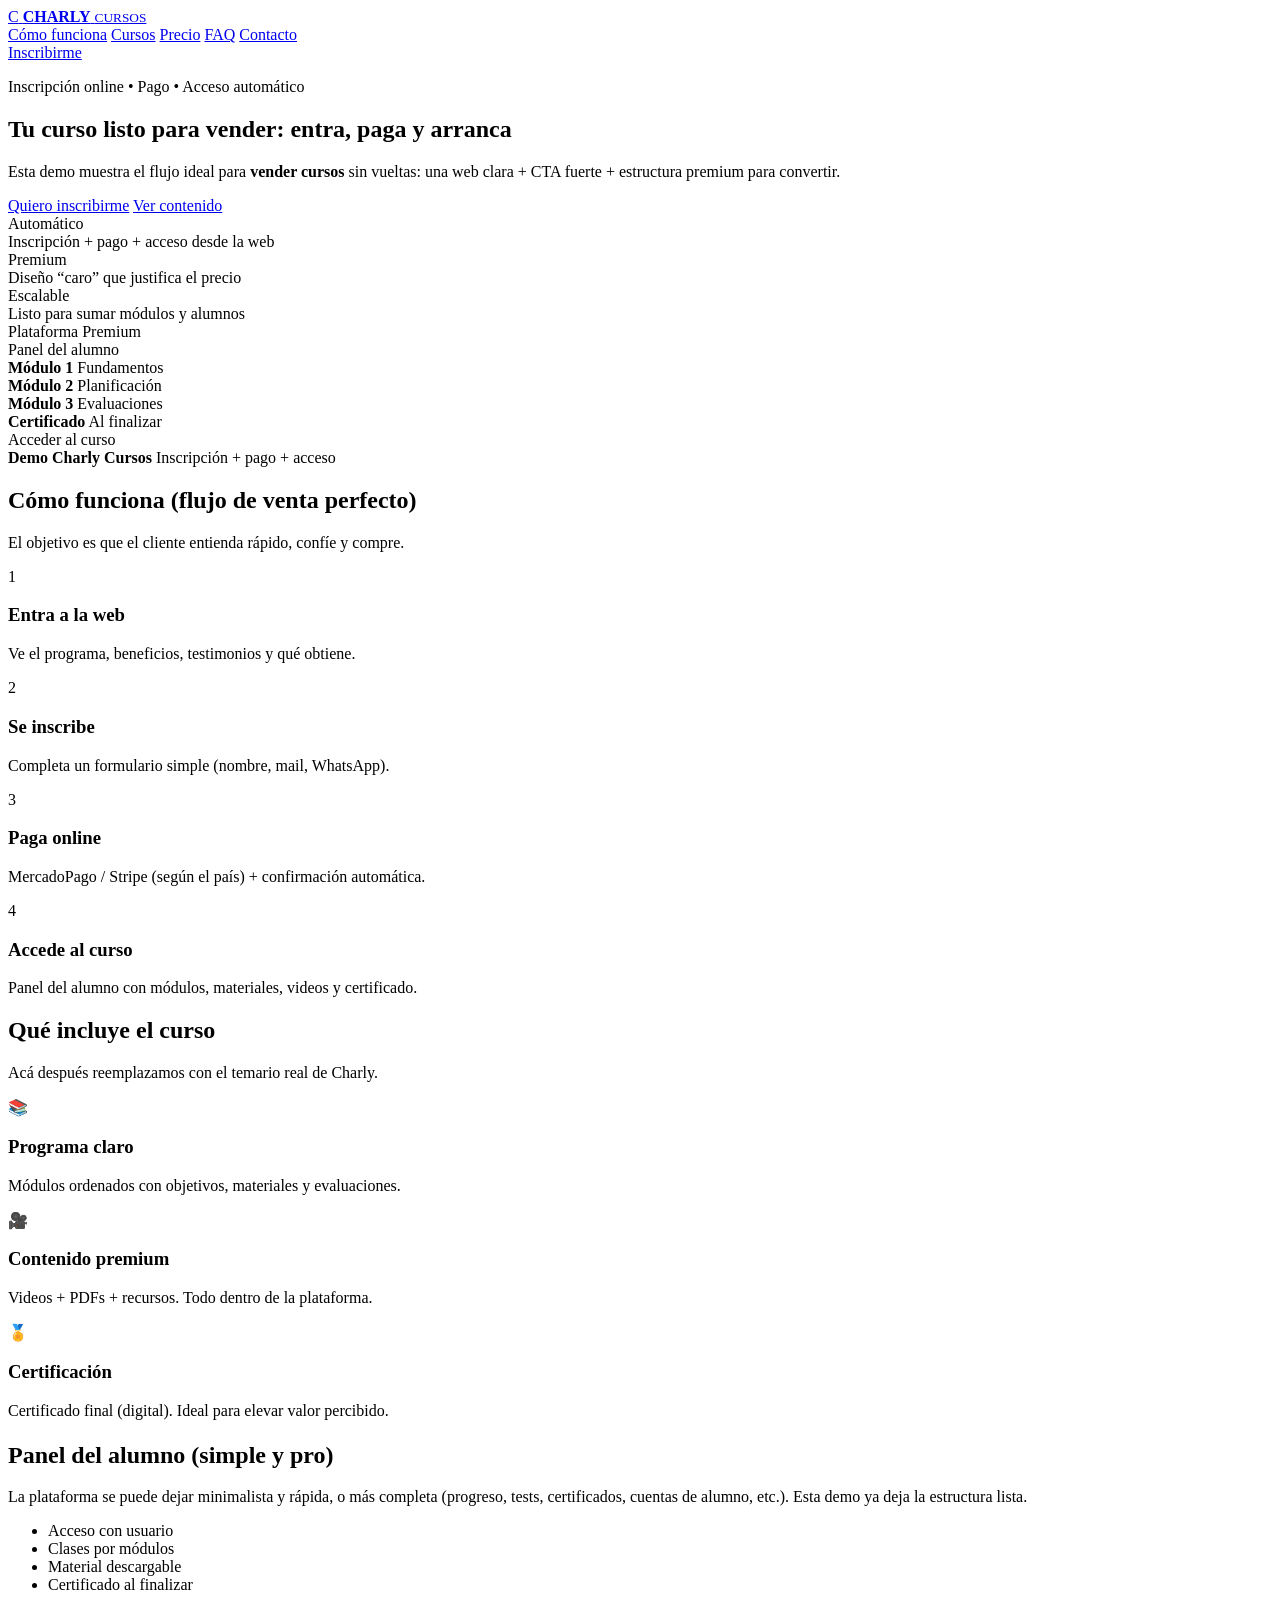
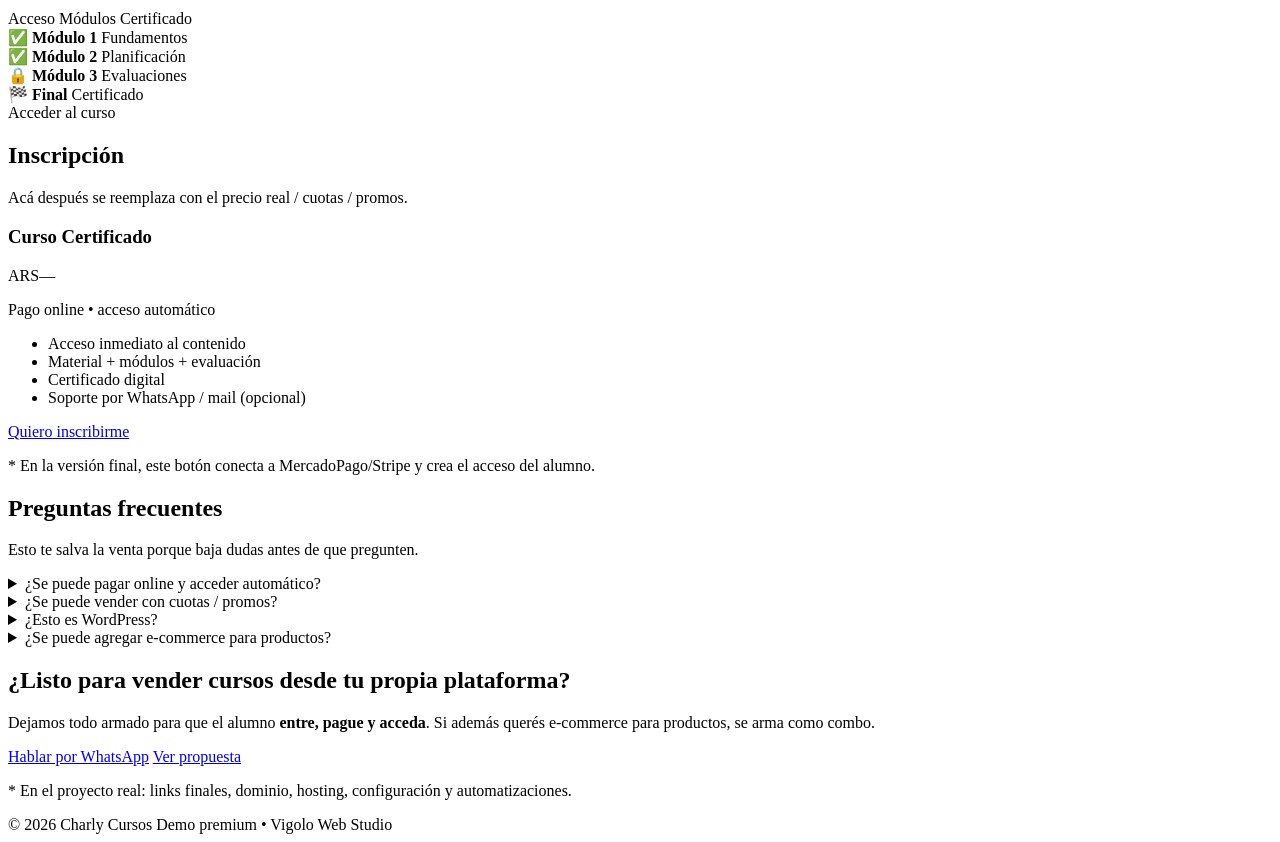
==== index.html @ ede9b08a "Create index.html for Charly Cursos Add initial HTML structure for Charly Cursos website." ====
<!doctype html>
<html lang="es">
<head>
  <meta charset="utf-8" />
  <meta name="viewport" content="width=device-width, initial-scale=1" />
  <meta name="description" content="Charly Cursos: inscripción y pago online, acceso al curso desde la web. Plataforma simple, premium y lista para escalar." />
  <title>Charly Cursos | Inscripción + Pago + Acceso</title>
  <link rel="stylesheet" href="style.css" />
</head>

<body>
  <!-- Topbar -->
  <header class="topbar" id="inicio">
    <div class="container topbar__inner">
      <a class="brand" href="#inicio" aria-label="Charly Cursos">
        <span class="brand__mark">C</span>
        <span class="brand__text">
          <strong>CHARLY</strong>
          <small>CURSOS</small>
        </span>
      </a>

      <nav class="nav" aria-label="Navegación">
        <a href="#como-funciona">Cómo funciona</a>
        <a href="#cursos">Cursos</a>
        <a href="#precio">Precio</a>
        <a href="#faq">FAQ</a>
        <a class="btn btn--ghost" href="#contacto">Contacto</a>
      </nav>

      <a class="btn btn--primary topbar__cta" href="#precio">Inscribirme</a>
    </div>
  </header>

  <!-- Hero -->
  <main>
    <section class="hero">
      <div class="container hero__grid">
        <div class="hero__content">
          <p class="pill">Inscripción online • Pago • Acceso automático</p>

          <h1>
            Tu curso listo para vender:
            <span class="accent">entra, paga y arranca</span>
          </h1>

          <p class="hero__subtitle">
            Esta demo muestra el flujo ideal para <strong>vender cursos</strong> sin vueltas:
            una web clara + CTA fuerte + estructura premium para convertir.
          </p>

          <div class="hero__actions">
            <a class="btn btn--primary" href="#precio">Quiero inscribirme</a>
            <a class="btn btn--secondary" href="#cursos">Ver contenido</a>
          </div>

          <div class="hero__trust">
            <div class="trust-item">
              <div class="trust-item__title">Automático</div>
              <div class="trust-item__desc">Inscripción + pago + acceso desde la web</div>
            </div>
            <div class="trust-item">
              <div class="trust-item__title">Premium</div>
              <div class="trust-item__desc">Diseño “caro” que justifica el precio</div>
            </div>
            <div class="trust-item">
              <div class="trust-item__title">Escalable</div>
              <div class="trust-item__desc">Listo para sumar módulos y alumnos</div>
            </div>
          </div>
        </div>

        <div class="hero__media">
          <div class="media-card">
            <div class="media-card__mock">
              <div class="mock__top">
                <span class="dot"></span><span class="dot"></span><span class="dot"></span>
              </div>

              <div class="mock__body">
                <div class="mock__badge">Plataforma Premium</div>
                <div class="mock__title">Panel del alumno</div>
                <div class="mock__line"></div>
                <div class="mock__line small"></div>

                <div class="mock__grid">
                  <div class="mock__tile">
                    <strong>Módulo 1</strong>
                    <span>Fundamentos</span>
                  </div>
                  <div class="mock__tile">
                    <strong>Módulo 2</strong>
                    <span>Planificación</span>
                  </div>
                  <div class="mock__tile">
                    <strong>Módulo 3</strong>
                    <span>Evaluaciones</span>
                  </div>
                  <div class="mock__tile">
                    <strong>Certificado</strong>
                    <span>Al finalizar</span>
                  </div>
                </div>

                <div class="mock__cta">Acceder al curso</div>
              </div>
            </div>

            <div class="media-card__badge">
              <strong>Demo Charly Cursos</strong>
              <span>Inscripción + pago + acceso</span>
            </div>
          </div>
        </div>
      </div>
    </section>

    <!-- Cómo funciona -->
    <section id="como-funciona" class="section section--alt">
      <div class="container">
        <div class="section__head">
          <h2>Cómo funciona (flujo de venta perfecto)</h2>
          <p>El objetivo es que el cliente entienda rápido, confíe y compre.</p>
        </div>

        <div class="steps">
          <div class="step">
            <div class="step__n">1</div>
            <h3>Entra a la web</h3>
            <p>Ve el programa, beneficios, testimonios y qué obtiene.</p>
          </div>
          <div class="step">
            <div class="step__n">2</div>
            <h3>Se inscribe</h3>
            <p>Completa un formulario simple (nombre, mail, WhatsApp).</p>
          </div>
          <div class="step">
            <div class="step__n">3</div>
            <h3>Paga online</h3>
            <p>MercadoPago / Stripe (según el país) + confirmación automática.</p>
          </div>
          <div class="step">
            <div class="step__n">4</div>
            <h3>Accede al curso</h3>
            <p>Panel del alumno con módulos, materiales, videos y certificado.</p>
          </div>
        </div>
      </div>
    </section>

    <!-- Cursos -->
    <section id="cursos" class="section">
      <div class="container">
        <div class="section__head">
          <h2>Qué incluye el curso</h2>
          <p>Acá después reemplazamos con el temario real de Charly.</p>
        </div>

        <div class="cards3">
          <article class="card">
            <div class="card__icon">📚</div>
            <h3>Programa claro</h3>
            <p>Módulos ordenados con objetivos, materiales y evaluaciones.</p>
          </article>

          <article class="card">
            <div class="card__icon">🎥</div>
            <h3>Contenido premium</h3>
            <p>Videos + PDFs + recursos. Todo dentro de la plataforma.</p>
          </article>

          <article class="card">
            <div class="card__icon">🏅</div>
            <h3>Certificación</h3>
            <p>Certificado final (digital). Ideal para elevar valor percibido.</p>
          </article>
        </div>

        <div class="split split--reverse" style="margin-top: 22px;">
          <div class="split__text">
            <h2>Panel del alumno (simple y pro)</h2>
            <p>
              La plataforma se puede dejar minimalista y rápida, o más completa (progreso, tests, certificados,
              cuentas de alumno, etc.). Esta demo ya deja la estructura lista.
            </p>

            <ul class="checklist">
              <li>Acceso con usuario</li>
              <li>Clases por módulos</li>
              <li>Material descargable</li>
              <li>Certificado al finalizar</li>
            </ul>
          </div>

          <div class="split__media">
            <div class="rounded panel-card">
              <div class="panel-card__top">
                <span class="panel-pill">Acceso</span>
                <span class="panel-pill">Módulos</span>
                <span class="panel-pill">Certificado</span>
              </div>
              <div class="panel-card__rows">
                <div class="panel-row">
                  <strong>✅ Módulo 1</strong>
                  <span>Fundamentos</span>
                </div>
                <div class="panel-row">
                  <strong>✅ Módulo 2</strong>
                  <span>Planificación</span>
                </div>
                <div class="panel-row">
                  <strong>🔒 Módulo 3</strong>
                  <span>Evaluaciones</span>
                </div>
                <div class="panel-row">
                  <strong>🏁 Final</strong>
                  <span>Certificado</span>
                </div>
              </div>
              <div class="panel-card__cta">Acceder al curso</div>
            </div>
          </div>
        </div>
      </div>
    </section>

    <!-- Precio -->
    <section id="precio" class="section section--alt">
      <div class="container">
        <div class="section__head">
          <h2>Inscripción</h2>
          <p>Acá después se reemplaza con el precio real / cuotas / promos.</p>
        </div>

        <div class="pricing pricing--center">
          <article class="price-card price-card--featured">
            <div class="price-card__top">
              <h3>Curso Certificado</h3>
              <div class="price"><span>ARS</span>—</div>
              <p class="muted">Pago online • acceso automático</p>
            </div>

            <ul class="bullets">
              <li>Acceso inmediato al contenido</li>
              <li>Material + módulos + evaluación</li>
              <li>Certificado digital</li>
              <li>Soporte por WhatsApp / mail (opcional)</li>
            </ul>

            <a class="btn btn--primary btn--full" href="#contacto">Quiero inscribirme</a>

            <p class="mini muted">
              * En la versión final, este botón conecta a MercadoPago/Stripe y crea el acceso del alumno.
            </p>
          </article>
        </div>
      </div>
    </section>

    <!-- FAQ -->
    <section id="faq" class="section">
      <div class="container">
        <div class="section__head">
          <h2>Preguntas frecuentes</h2>
          <p>Esto te salva la venta porque baja dudas antes de que pregunten.</p>
        </div>

        <div class="faq">
          <details>
            <summary>¿Se puede pagar online y acceder automático?</summary>
            <p>Sí. En la versión final se integra MercadoPago/Stripe y se habilita el acceso del alumno automáticamente.</p>
          </details>

          <details>
            <summary>¿Se puede vender con cuotas / promos?</summary>
            <p>Sí. Se puede mostrar precio, cuotas, promo por tiempo, y automatizar el checkout.</p>
          </details>

          <details>
            <summary>¿Esto es WordPress?</summary>
            <p>No necesariamente. Puede ser web a medida o WordPress según lo que convenga (velocidad, escalabilidad y gestión).</p>
          </details>

          <details>
            <summary>¿Se puede agregar e-commerce para productos?</summary>
            <p>Sí. Se puede hacer una segunda web o integrar tienda en la misma plataforma, según lo que convenga.</p>
          </details>
        </div>
      </div>
    </section>

    <!-- Contacto -->
    <section id="contacto" class="section contact">
      <div class="container contact__grid">
        <div class="contact__card">
          <h2>¿Listo para vender cursos desde tu propia plataforma?</h2>
          <p>
            Dejamos todo armado para que el alumno <strong>entre, pague y acceda</strong>.
            Si además querés e-commerce para productos, se arma como combo.
          </p>

          <div class="contact__actions">
            <a class="btn btn--primary" href="#">Hablar por WhatsApp</a>
            <a class="btn btn--secondary" href="#">Ver propuesta</a>
          </div>

          <p class="mini muted">
            * En el proyecto real: links finales, dominio, hosting, configuración y automatizaciones.
          </p>
        </div>
      </div>
    </section>

    <footer class="footer">
      <div class="container footer__inner">
        <span>© <span id="year"></span> Charly Cursos</span>
        <span class="muted">Demo premium • Vigolo Web Studio</span>
      </div>
    </footer>
  </main>

  <script>
    document.getElementById("year").textContent = new Date().getFullYear();
  </script>
</body>
</html>
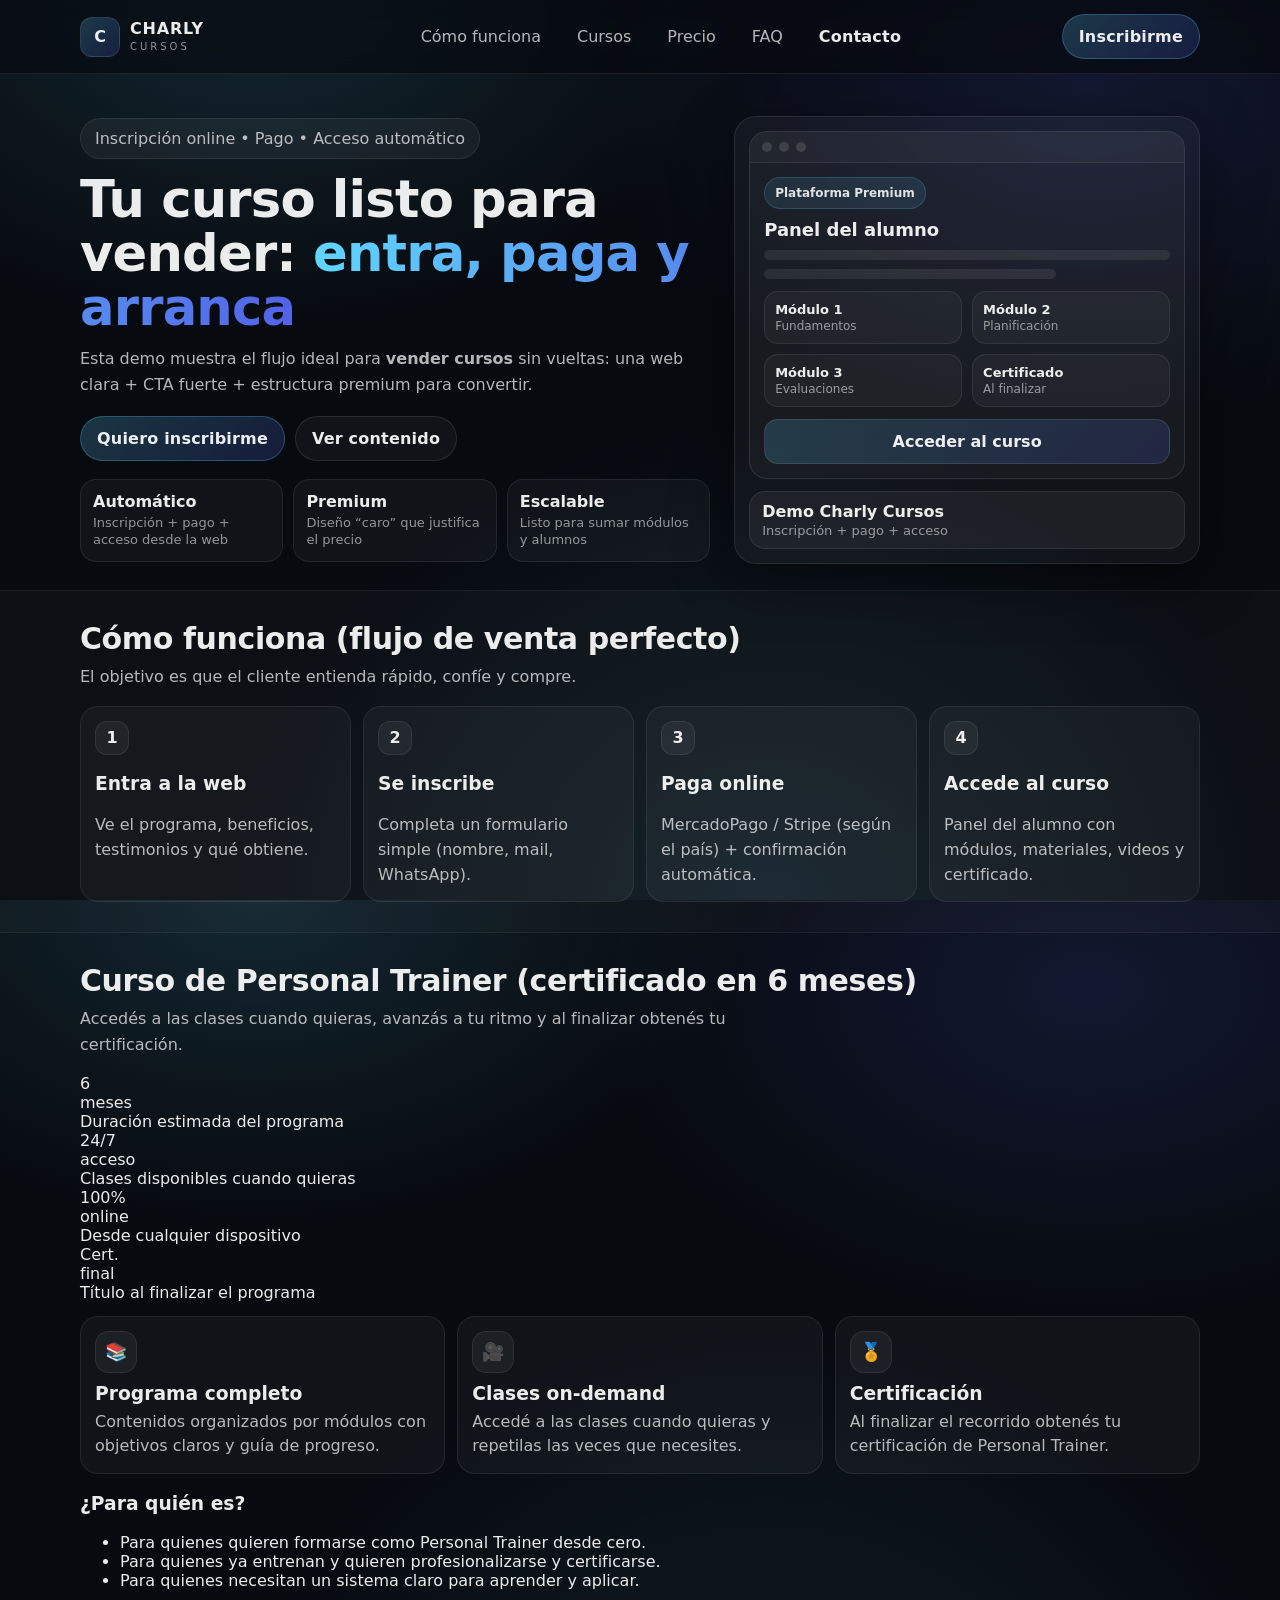
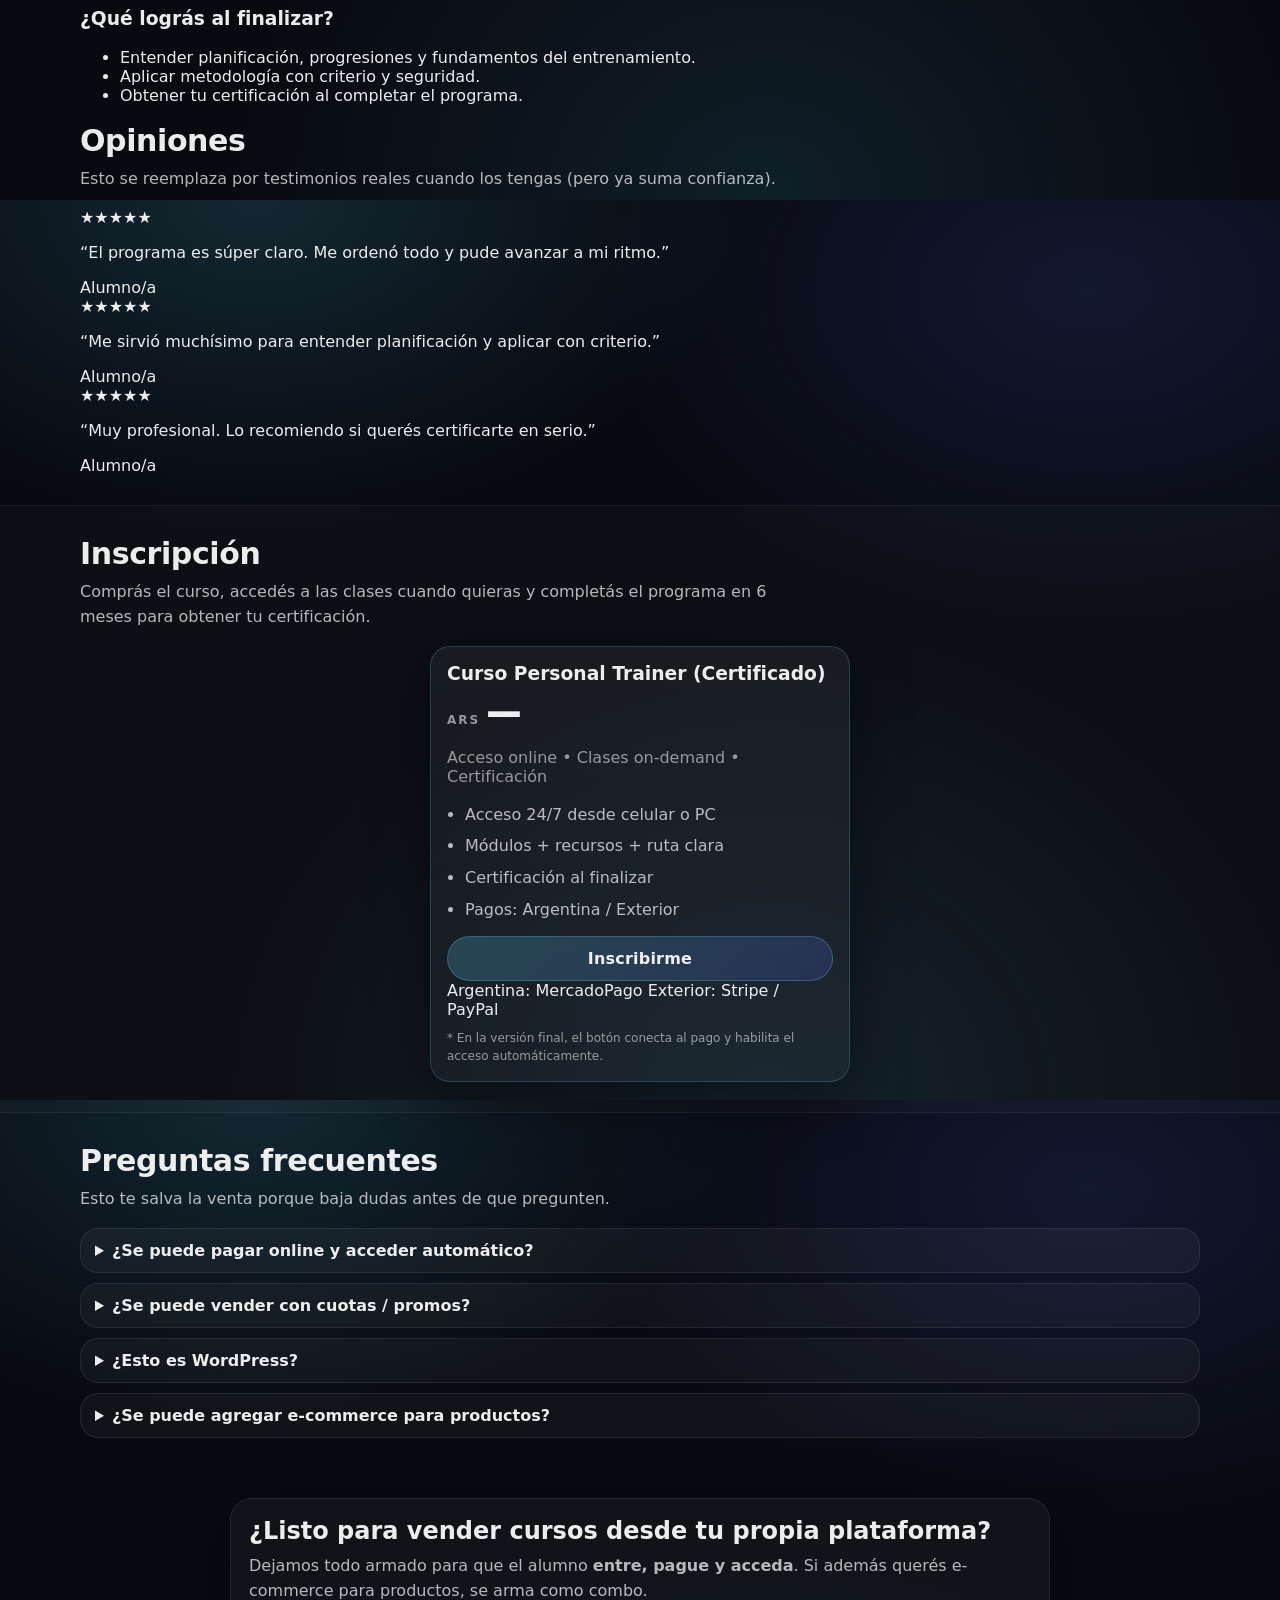
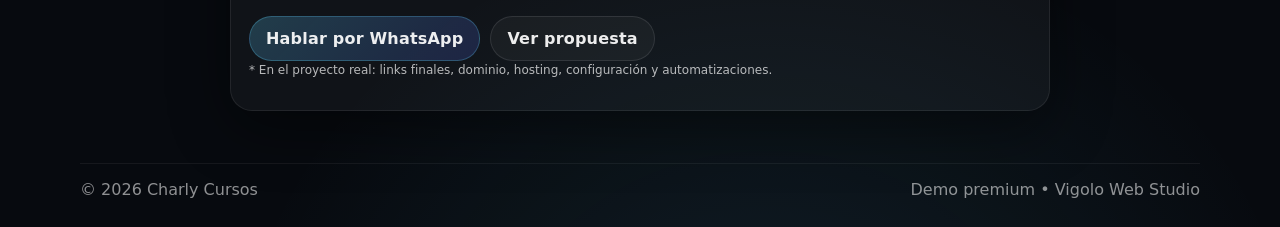
==== commit 1f0bc539: "Revise course section and update pricing details" ====
--- a/index.html
+++ b/index.html
@@ -148,114 +148,144 @@
       </div>
     </section>
 
-    <!-- Cursos -->
-    <section id="cursos" class="section">
-      <div class="container">
-        <div class="section__head">
-          <h2>Qué incluye el curso</h2>
-          <p>Acá después reemplazamos con el temario real de Charly.</p>
-        </div>
-
-        <div class="cards3">
-          <article class="card">
-            <div class="card__icon">📚</div>
-            <h3>Programa claro</h3>
-            <p>Módulos ordenados con objetivos, materiales y evaluaciones.</p>
-          </article>
-
-          <article class="card">
-            <div class="card__icon">🎥</div>
-            <h3>Contenido premium</h3>
-            <p>Videos + PDFs + recursos. Todo dentro de la plataforma.</p>
-          </article>
-
-          <article class="card">
-            <div class="card__icon">🏅</div>
-            <h3>Certificación</h3>
-            <p>Certificado final (digital). Ideal para elevar valor percibido.</p>
-          </article>
-        </div>
-
-        <div class="split split--reverse" style="margin-top: 22px;">
-          <div class="split__text">
-            <h2>Panel del alumno (simple y pro)</h2>
-            <p>
-              La plataforma se puede dejar minimalista y rápida, o más completa (progreso, tests, certificados,
-              cuentas de alumno, etc.). Esta demo ya deja la estructura lista.
-            </p>
-
-            <ul class="checklist">
-              <li>Acceso con usuario</li>
-              <li>Clases por módulos</li>
-              <li>Material descargable</li>
-              <li>Certificado al finalizar</li>
-            </ul>
-          </div>
-
-          <div class="split__media">
-            <div class="rounded panel-card">
-              <div class="panel-card__top">
-                <span class="panel-pill">Acceso</span>
-                <span class="panel-pill">Módulos</span>
-                <span class="panel-pill">Certificado</span>
-              </div>
-              <div class="panel-card__rows">
-                <div class="panel-row">
-                  <strong>✅ Módulo 1</strong>
-                  <span>Fundamentos</span>
-                </div>
-                <div class="panel-row">
-                  <strong>✅ Módulo 2</strong>
-                  <span>Planificación</span>
-                </div>
-                <div class="panel-row">
-                  <strong>🔒 Módulo 3</strong>
-                  <span>Evaluaciones</span>
-                </div>
-                <div class="panel-row">
-                  <strong>🏁 Final</strong>
-                  <span>Certificado</span>
-                </div>
-              </div>
-              <div class="panel-card__cta">Acceder al curso</div>
-            </div>
-          </div>
-        </div>
-      </div>
-    </section>
-
-    <!-- Precio -->
-    <section id="precio" class="section section--alt">
-      <div class="container">
-        <div class="section__head">
-          <h2>Inscripción</h2>
-          <p>Acá después se reemplaza con el precio real / cuotas / promos.</p>
-        </div>
-
-        <div class="pricing pricing--center">
-          <article class="price-card price-card--featured">
-            <div class="price-card__top">
-              <h3>Curso Certificado</h3>
-              <div class="price"><span>ARS</span>—</div>
-              <p class="muted">Pago online • acceso automático</p>
-            </div>
-
-            <ul class="bullets">
-              <li>Acceso inmediato al contenido</li>
-              <li>Material + módulos + evaluación</li>
-              <li>Certificado digital</li>
-              <li>Soporte por WhatsApp / mail (opcional)</li>
-            </ul>
-
-            <a class="btn btn--primary btn--full" href="#contacto">Quiero inscribirme</a>
-
-            <p class="mini muted">
-              * En la versión final, este botón conecta a MercadoPago/Stripe y crea el acceso del alumno.
-            </p>
-          </article>
-        </div>
-      </div>
-    </section>
+    <!-- Curso -->
+<section id="cursos" class="section">
+  <div class="container">
+    <div class="section__head">
+      <h2>Curso de Personal Trainer (certificado en 6 meses)</h2>
+      <p>Accedés a las clases cuando quieras, avanzás a tu ritmo y al finalizar obtenés tu certificación.</p>
+    </div>
+
+    <!-- KPIs / valor percibido -->
+    <div class="kpis">
+      <div class="kpi">
+        <div class="kpi__n">6</div>
+        <div class="kpi__t">meses</div>
+        <div class="kpi__d">Duración estimada del programa</div>
+      </div>
+      <div class="kpi">
+        <div class="kpi__n">24/7</div>
+        <div class="kpi__t">acceso</div>
+        <div class="kpi__d">Clases disponibles cuando quieras</div>
+      </div>
+      <div class="kpi">
+        <div class="kpi__n">100%</div>
+        <div class="kpi__t">online</div>
+        <div class="kpi__d">Desde cualquier dispositivo</div>
+      </div>
+      <div class="kpi">
+        <div class="kpi__n">Cert.</div>
+        <div class="kpi__t">final</div>
+        <div class="kpi__d">Título al finalizar el programa</div>
+      </div>
+    </div>
+
+    <!-- Qué incluye -->
+    <div class="cards3" style="margin-top:14px;">
+      <article class="card">
+        <div class="card__icon">📚</div>
+        <h3>Programa completo</h3>
+        <p>Contenidos organizados por módulos con objetivos claros y guía de progreso.</p>
+      </article>
+
+      <article class="card">
+        <div class="card__icon">🎥</div>
+        <h3>Clases on-demand</h3>
+        <p>Accedé a las clases cuando quieras y repetilas las veces que necesites.</p>
+      </article>
+
+      <article class="card">
+        <div class="card__icon">🏅</div>
+        <h3>Certificación</h3>
+        <p>Al finalizar el recorrido obtenés tu certificación de Personal Trainer.</p>
+      </article>
+    </div>
+
+    <!-- Para quién es / Qué lográs -->
+    <div class="two-col" style="margin-top:18px;">
+      <div class="box">
+        <h3>¿Para quién es?</h3>
+        <ul class="list">
+          <li>Para quienes quieren formarse como Personal Trainer desde cero.</li>
+          <li>Para quienes ya entrenan y quieren profesionalizarse y certificarse.</li>
+          <li>Para quienes necesitan un sistema claro para aprender y aplicar.</li>
+        </ul>
+      </div>
+      <div class="box">
+        <h3>¿Qué lográs al finalizar?</h3>
+        <ul class="list">
+          <li>Entender planificación, progresiones y fundamentos del entrenamiento.</li>
+          <li>Aplicar metodología con criterio y seguridad.</li>
+          <li>Obtener tu certificación al completar el programa.</li>
+        </ul>
+      </div>
+    </div>
+
+    <!-- Testimonios (placeholder) -->
+    <div class="section__head" style="margin-top:18px;">
+      <h2>Opiniones</h2>
+      <p>Esto se reemplaza por testimonios reales cuando los tengas (pero ya suma confianza).</p>
+    </div>
+
+    <div class="testimonials">
+      <div class="t-card">
+        <div class="t-stars">★★★★★</div>
+        <p>“El programa es súper claro. Me ordenó todo y pude avanzar a mi ritmo.”</p>
+        <div class="t-name">Alumno/a</div>
+      </div>
+      <div class="t-card">
+        <div class="t-stars">★★★★★</div>
+        <p>“Me sirvió muchísimo para entender planificación y aplicar con criterio.”</p>
+        <div class="t-name">Alumno/a</div>
+      </div>
+      <div class="t-card">
+        <div class="t-stars">★★★★★</div>
+        <p>“Muy profesional. Lo recomiendo si querés certificarte en serio.”</p>
+        <div class="t-name">Alumno/a</div>
+      </div>
+    </div>
+  </div>
+</section>
+
+    
+  <!-- Inscripción -->
+<section id="precio" class="section section--alt">
+  <div class="container">
+    <div class="section__head">
+      <h2>Inscripción</h2>
+      <p>Comprás el curso, accedés a las clases cuando quieras y completás el programa en 6 meses para obtener tu certificación.</p>
+    </div>
+
+    <div class="pricing pricing--center">
+      <article class="price-card price-card--featured">
+        <div class="price-card__top">
+          <h3>Curso Personal Trainer (Certificado)</h3>
+          <div class="price"><span>ARS</span>—</div>
+          <p class="muted">Acceso online • Clases on-demand • Certificación</p>
+        </div>
+
+        <ul class="bullets">
+          <li>Acceso 24/7 desde celular o PC</li>
+          <li>Módulos + recursos + ruta clara</li>
+          <li>Certificación al finalizar</li>
+          <li>Pagos: Argentina / Exterior</li>
+        </ul>
+
+        <a class="btn btn--primary btn--full" href="#contacto">Inscribirme</a>
+
+        <div class="payrow">
+          <span class="paytag">Argentina: MercadoPago</span>
+          <span class="paytag">Exterior: Stripe / PayPal</span>
+        </div>
+
+        <p class="mini muted">
+          * En la versión final, el botón conecta al pago y habilita el acceso automáticamente.
+        </p>
+      </article>
+    </div>
+  </div>
+</section>
+
 
     <!-- FAQ -->
     <section id="faq" class="section">
--- a/style.css
+++ b/style.css
@@ -0,0 +1,531 @@
+:root{
+  --bg: #070a0f;
+  --panel: rgba(255,255,255,.06);
+  --panel2: rgba(255,255,255,.08);
+  --stroke: rgba(255,255,255,.10);
+  --text: rgba(255,255,255,.92);
+  --muted: rgba(255,255,255,.70);
+  --muted2: rgba(255,255,255,.55);
+
+  --accent: #60d6ff;        /* celeste */
+  --accent2: #5a6bff;       /* azul */
+  --shadow: 0 16px 60px rgba(0,0,0,.45);
+  --radius: 18px;
+
+  --container: 1120px;
+}
+
+*{ box-sizing:border-box; }
+html,body{ height:100%; }
+body{
+  margin:0;
+  font-family: ui-sans-serif, system-ui, -apple-system, Segoe UI, Roboto, Arial;
+  color:var(--text);
+  background:
+    radial-gradient(900px 600px at 20% 0%, rgba(96,214,255,.14), transparent 55%),
+    radial-gradient(900px 600px at 85% 10%, rgba(90,107,255,.14), transparent 55%),
+    radial-gradient(900px 800px at 60% 100%, rgba(96,214,255,.10), transparent 60%),
+    var(--bg);
+}
+
+a{ color:inherit; text-decoration:none; }
+img{ max-width:100%; display:block; }
+
+.container{
+  width:min(var(--container), 92%);
+  margin:0 auto;
+}
+
+.btn{
+  display:inline-flex;
+  align-items:center;
+  justify-content:center;
+  gap:.5rem;
+  padding:12px 16px;
+  border-radius: 999px;
+  border:1px solid var(--stroke);
+  background: rgba(255,255,255,.06);
+  color: var(--text);
+  font-weight: 700;
+  letter-spacing: .2px;
+  transition: transform .12s ease, background .12s ease, border-color .12s ease;
+  user-select:none;
+  white-space:nowrap;
+}
+.btn:hover{ transform: translateY(-1px); background: rgba(255,255,255,.09); border-color: rgba(255,255,255,.16); }
+.btn:active{ transform: translateY(0px); }
+
+.btn--primary{
+  border-color: rgba(96,214,255,.25);
+  background: linear-gradient(135deg, rgba(96,214,255,.22), rgba(90,107,255,.18));
+}
+.btn--secondary{
+  background: rgba(255,255,255,.04);
+}
+.btn--ghost{
+  background: transparent;
+}
+.btn--full{ width:100%; }
+
+.topbar{
+  position: sticky;
+  top: 0;
+  z-index: 50;
+  background: rgba(7,10,15,.68);
+  backdrop-filter: blur(10px);
+  border-bottom: 1px solid rgba(255,255,255,.08);
+}
+.topbar__inner{
+  display:flex;
+  align-items:center;
+  justify-content:space-between;
+  gap: 14px;
+  padding: 14px 0;
+}
+
+.brand{
+  display:flex;
+  align-items:center;
+  gap: 10px;
+  min-width: 180px;
+}
+.brand__mark{
+  width:40px; height:40px;
+  border-radius: 12px;
+  display:grid; place-items:center;
+  font-weight: 900;
+  background: linear-gradient(135deg, rgba(96,214,255,.22), rgba(90,107,255,.18));
+  border: 1px solid rgba(255,255,255,.10);
+}
+.brand__text strong{ display:block; line-height:1; letter-spacing:.8px; }
+.brand__text small{ display:block; color: var(--muted2); letter-spacing: 3px; font-size: 10px; margin-top: 4px; }
+
+.nav{
+  display:flex;
+  align-items:center;
+  gap: 14px;
+  color: var(--muted);
+}
+.nav a{
+  padding: 10px 10px;
+  border-radius: 12px;
+  border: 1px solid transparent;
+}
+.nav a:hover{
+  background: rgba(255,255,255,.05);
+  border-color: rgba(255,255,255,.08);
+}
+.topbar__cta{ display:inline-flex; }
+
+.hero{
+  padding: 42px 0 26px;
+}
+.hero__grid{
+  display:grid;
+  grid-template-columns: 1.15fr .85fr;
+  gap: 24px;
+  align-items: center;
+}
+.pill{
+  display:inline-flex;
+  align-items:center;
+  gap: 10px;
+  padding: 10px 14px;
+  border-radius: 999px;
+  background: rgba(255,255,255,.05);
+  border: 1px solid rgba(255,255,255,.08);
+  color: var(--muted);
+  margin:0 0 14px;
+}
+h1{
+  margin:0 0 12px;
+  font-size: clamp(30px, 4vw, 52px);
+  line-height: 1.05;
+  letter-spacing: -0.8px;
+}
+.accent{
+  background: linear-gradient(90deg, var(--accent), rgba(90,107,255,.9));
+  -webkit-background-clip: text;
+  background-clip:text;
+  color: transparent;
+}
+.hero__subtitle{
+  margin:0 0 18px;
+  color: var(--muted);
+  font-size: 16px;
+  line-height: 1.6;
+  max-width: 62ch;
+}
+.hero__actions{
+  display:flex;
+  gap: 10px;
+  flex-wrap: wrap;
+  margin-bottom: 18px;
+}
+
+.hero__trust{
+  display:grid;
+  grid-template-columns: repeat(3, minmax(0,1fr));
+  gap: 10px;
+}
+.trust-item{
+  background: rgba(255,255,255,.04);
+  border: 1px solid rgba(255,255,255,.08);
+  border-radius: 16px;
+  padding: 12px 12px;
+}
+.trust-item__title{
+  font-weight: 800;
+  margin-bottom: 3px;
+}
+.trust-item__desc{
+  color: var(--muted2);
+  font-size: 13px;
+  line-height: 1.35;
+}
+
+.media-card{
+  background: rgba(255,255,255,.04);
+  border: 1px solid rgba(255,255,255,.09);
+  border-radius: 22px;
+  padding: 14px;
+  box-shadow: var(--shadow);
+}
+.media-card__badge{
+  margin-top: 12px;
+  background: rgba(255,255,255,.05);
+  border: 1px solid rgba(255,255,255,.08);
+  border-radius: 16px;
+  padding: 10px 12px;
+}
+.media-card__badge strong{ display:block; }
+.media-card__badge span{ display:block; color: var(--muted2); font-size: 13px; margin-top: 2px; }
+
+.media-card__mock{
+  border-radius: 18px;
+  overflow:hidden;
+  border: 1px solid rgba(255,255,255,.10);
+  background: rgba(255,255,255,.03);
+}
+.mock__top{
+  display:flex;
+  align-items:center;
+  gap: 7px;
+  padding: 10px 12px;
+  border-bottom: 1px solid rgba(255,255,255,.08);
+  background: rgba(255,255,255,.03);
+}
+.dot{
+  width:10px; height:10px; border-radius:999px;
+  background: rgba(255,255,255,.12);
+}
+.mock__body{
+  padding: 14px;
+}
+.mock__badge{
+  display:inline-flex;
+  padding: 8px 10px;
+  border-radius: 999px;
+  background: rgba(96,214,255,.10);
+  border: 1px solid rgba(96,214,255,.18);
+  color: rgba(255,255,255,.86);
+  font-weight: 800;
+  font-size: 12px;
+}
+.mock__title{
+  font-weight: 900;
+  font-size: 18px;
+  margin: 10px 0 10px;
+}
+.mock__line{
+  height: 10px;
+  width: 100%;
+  border-radius: 999px;
+  background: rgba(255,255,255,.08);
+  margin-bottom: 9px;
+}
+.mock__line.small{ width: 72%; }
+
+.mock__grid{
+  display:grid;
+  grid-template-columns: repeat(2, minmax(0,1fr));
+  gap: 10px;
+  margin-top: 12px;
+}
+.mock__tile{
+  border-radius: 14px;
+  background: rgba(255,255,255,.04);
+  border: 1px solid rgba(255,255,255,.08);
+  padding: 10px;
+}
+.mock__tile strong{ display:block; font-size: 13px; }
+.mock__tile span{ display:block; font-size: 12px; color: var(--muted2); margin-top: 2px; }
+.mock__cta{
+  margin-top: 12px;
+  border-radius: 14px;
+  padding: 12px 10px;
+  text-align:center;
+  font-weight: 900;
+  background: linear-gradient(135deg, rgba(96,214,255,.18), rgba(90,107,255,.16));
+  border: 1px solid rgba(255,255,255,.10);
+}
+
+.section{
+  padding: 30px 0;
+}
+.section--alt{
+  background: rgba(255,255,255,.02);
+  border-top: 1px solid rgba(255,255,255,.06);
+  border-bottom: 1px solid rgba(255,255,255,.06);
+}
+.section__head{
+  margin-bottom: 16px;
+}
+.section__head h2{
+  margin:0 0 8px;
+  font-size: clamp(22px, 2.4vw, 30px);
+  letter-spacing: -0.4px;
+}
+.section__head p{
+  margin:0;
+  color: var(--muted);
+  line-height: 1.6;
+  max-width: 72ch;
+}
+
+.cards3{
+  display:grid;
+  grid-template-columns: repeat(3, minmax(0,1fr));
+  gap: 12px;
+}
+.card{
+  background: rgba(255,255,255,.04);
+  border: 1px solid rgba(255,255,255,.08);
+  border-radius: 18px;
+  padding: 14px;
+}
+.card__icon{
+  width: 42px; height:42px;
+  border-radius: 14px;
+  display:grid; place-items:center;
+  background: rgba(255,255,255,.05);
+  border: 1px solid rgba(255,255,255,.08);
+  margin-bottom: 10px;
+  font-size: 18px;
+}
+.card h3{ margin:0 0 6px; }
+.card p{ margin:0; color: var(--muted); line-height: 1.55; }
+
+.split{
+  display:grid;
+  grid-template-columns: 1fr 1fr;
+  gap: 18px;
+  align-items:center;
+}
+.split--reverse{
+  grid-template-columns: 1fr 1fr;
+}
+.rounded{
+  border-radius: 20px;
+  border: 1px solid rgba(255,255,255,.08);
+  background: rgba(255,255,255,.03);
+  overflow:hidden;
+}
+
+.checklist{
+  list-style:none;
+  padding:0;
+  margin: 12px 0 0;
+  display:grid;
+  gap: 8px;
+  color: var(--muted);
+}
+.checklist li{
+  display:flex;
+  gap: 10px;
+  align-items:flex-start;
+}
+.checklist li::before{
+  content:"✓";
+  width: 22px; height:22px;
+  border-radius: 999px;
+  display:grid; place-items:center;
+  flex: 0 0 22px;
+  color: rgba(255,255,255,.92);
+  background: rgba(96,214,255,.10);
+  border: 1px solid rgba(96,214,255,.16);
+  margin-top: 1px;
+}
+
+.steps{
+  display:grid;
+  grid-template-columns: repeat(4, minmax(0,1fr));
+  gap: 12px;
+}
+.step{
+  background: rgba(255,255,255,.04);
+  border: 1px solid rgba(255,255,255,.08);
+  border-radius: 18px;
+  padding: 14px;
+}
+.step__n{
+  width: 34px; height:34px;
+  border-radius: 12px;
+  display:grid; place-items:center;
+  font-weight: 900;
+  margin-bottom: 10px;
+  background: rgba(255,255,255,.05);
+  border: 1px solid rgba(255,255,255,.08);
+}
+.step p{ margin: 6px 0 0; color: var(--muted); line-height: 1.55; }
+
+.pricing{
+  display:grid;
+  grid-template-columns: repeat(3, minmax(0,1fr));
+  gap: 12px;
+}
+.pricing--center{
+  grid-template-columns: minmax(0, 420px);
+  justify-content:center;
+}
+.price-card{
+  background: rgba(255,255,255,.04);
+  border: 1px solid rgba(255,255,255,.08);
+  border-radius: 20px;
+  padding: 16px;
+  box-shadow: var(--shadow);
+}
+.price-card--featured{
+  border-color: rgba(96,214,255,.20);
+  background: linear-gradient(180deg, rgba(255,255,255,.05), rgba(255,255,255,.03));
+}
+.price-card__top h3{ margin:0 0 8px; }
+.price{
+  font-size: 34px;
+  font-weight: 950;
+  letter-spacing: -0.8px;
+  margin: 6px 0 2px;
+}
+.price span{
+  font-size: 12px;
+  font-weight: 900;
+  color: var(--muted2);
+  margin-right: 6px;
+  letter-spacing: 2px;
+}
+.muted{ color: var(--muted2); }
+.mini{ font-size: 12px; line-height: 1.5; margin: 10px 0 0; }
+
+.bullets{
+  margin: 12px 0 14px;
+  padding-left: 18px;
+  color: var(--muted);
+  line-height: 1.6;
+}
+.bullets li{ margin: 6px 0; }
+
+.faq{
+  display:grid;
+  gap: 10px;
+}
+details{
+  background: rgba(255,255,255,.04);
+  border: 1px solid rgba(255,255,255,.08);
+  border-radius: 18px;
+  padding: 12px 14px;
+}
+summary{
+  cursor:pointer;
+  font-weight: 900;
+}
+details p{
+  margin: 10px 0 0;
+  color: var(--muted);
+  line-height: 1.6;
+}
+
+.contact__grid{
+  display:grid;
+  grid-template-columns: minmax(0, 820px);
+  justify-content:center;
+}
+.contact__card{
+  background: rgba(255,255,255,.04);
+  border: 1px solid rgba(255,255,255,.08);
+  border-radius: 22px;
+  padding: 18px;
+  box-shadow: var(--shadow);
+}
+.contact__card h2{ margin: 0 0 8px; }
+.contact__card p{ margin: 0 0 12px; color: var(--muted); line-height: 1.6; }
+.contact__actions{
+  display:flex;
+  gap: 10px;
+  flex-wrap: wrap;
+}
+
+.footer{
+  padding: 22px 0 28px;
+  color: var(--muted2);
+}
+.footer__inner{
+  display:flex;
+  justify-content:space-between;
+  gap: 12px;
+  border-top: 1px solid rgba(255,255,255,.06);
+  padding-top: 16px;
+}
+
+/* Panel card (section) */
+.panel-card{
+  padding: 14px;
+}
+.panel-card__top{
+  display:flex;
+  gap: 8px;
+  flex-wrap: wrap;
+  margin-bottom: 12px;
+}
+.panel-pill{
+  padding: 8px 10px;
+  border-radius: 999px;
+  background: rgba(255,255,255,.05);
+  border: 1px solid rgba(255,255,255,.08);
+  color: var(--muted);
+  font-weight: 800;
+  font-size: 12px;
+}
+.panel-card__rows{
+  display:grid;
+  gap: 10px;
+  margin-bottom: 12px;
+}
+.panel-row{
+  display:flex;
+  justify-content:space-between;
+  gap: 10px;
+  padding: 12px 12px;
+  border-radius: 16px;
+  background: rgba(255,255,255,.04);
+  border: 1px solid rgba(255,255,255,.08);
+}
+.panel-row span{ color: var(--muted2); }
+.panel-card__cta{
+  border-radius: 16px;
+  padding: 12px 10px;
+  text-align:center;
+  font-weight: 950;
+  background: linear-gradient(135deg, rgba(96,214,255,.18), rgba(90,107,255,.16));
+  border: 1px solid rgba(255,255,255,.10);
+}
+
+/* Responsive */
+@media (max-width: 980px){
+  .hero__grid{ grid-template-columns: 1fr; }
+  .hero{ padding-top: 28px; }
+  .hero__trust{ grid-template-columns: 1fr; }
+  .cards3{ grid-template-columns: 1fr; }
+  .steps{ grid-template-columns: 1fr; }
+  .split{ grid-template-columns: 1fr; }
+  .nav{ display:none; }  /* simple y prolijo en mobile */
+}
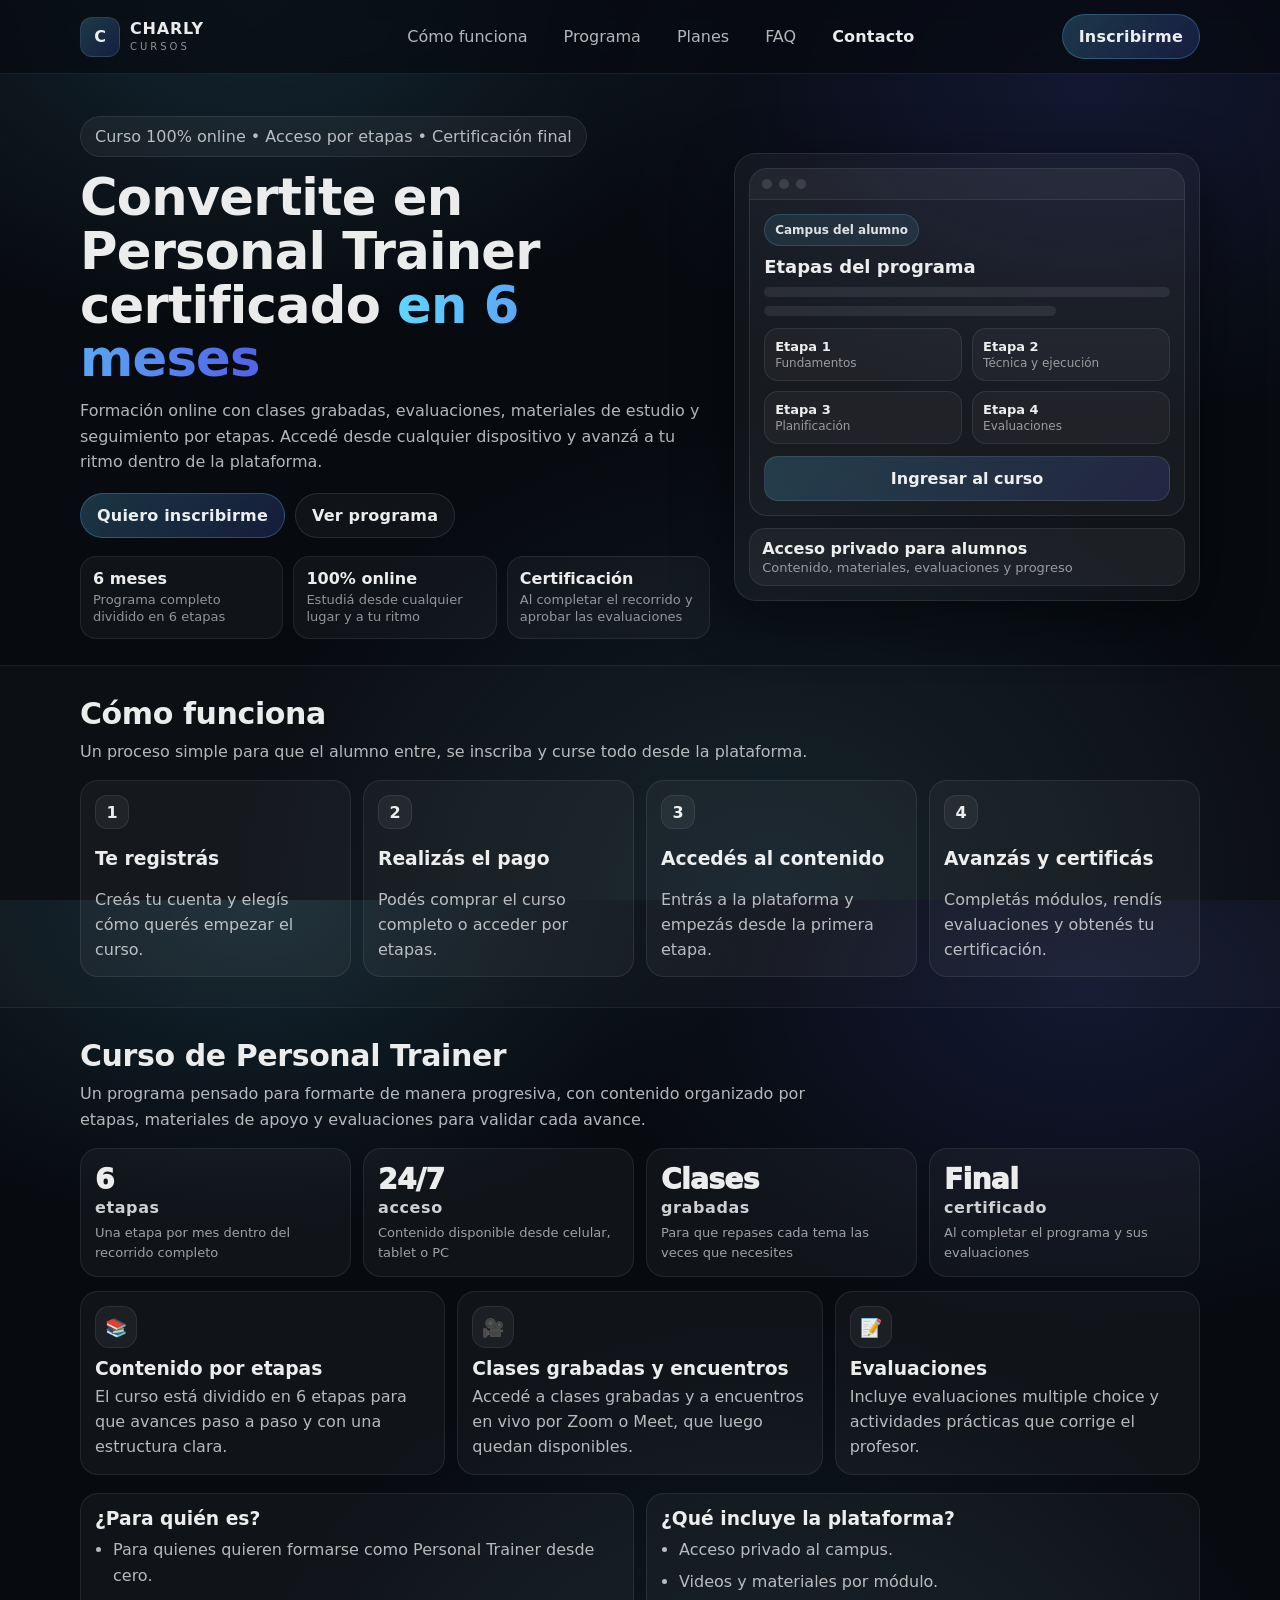
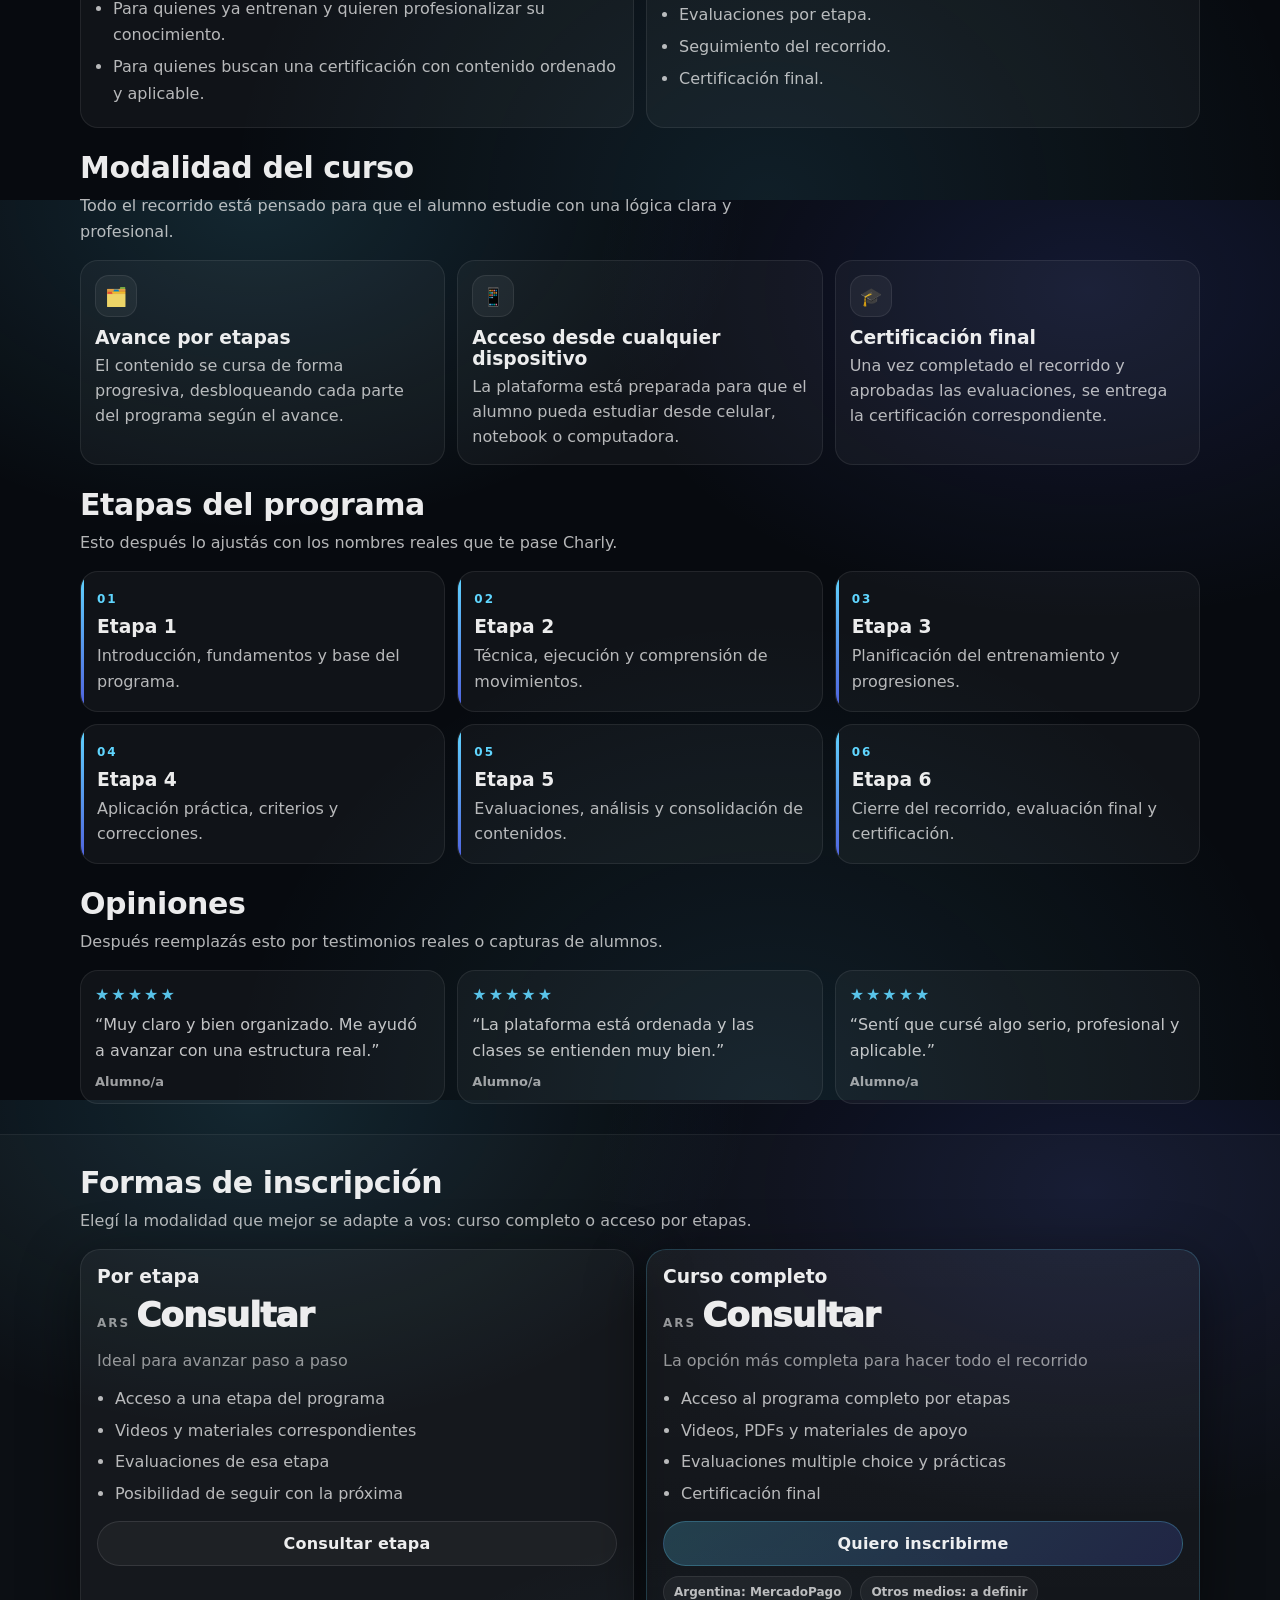
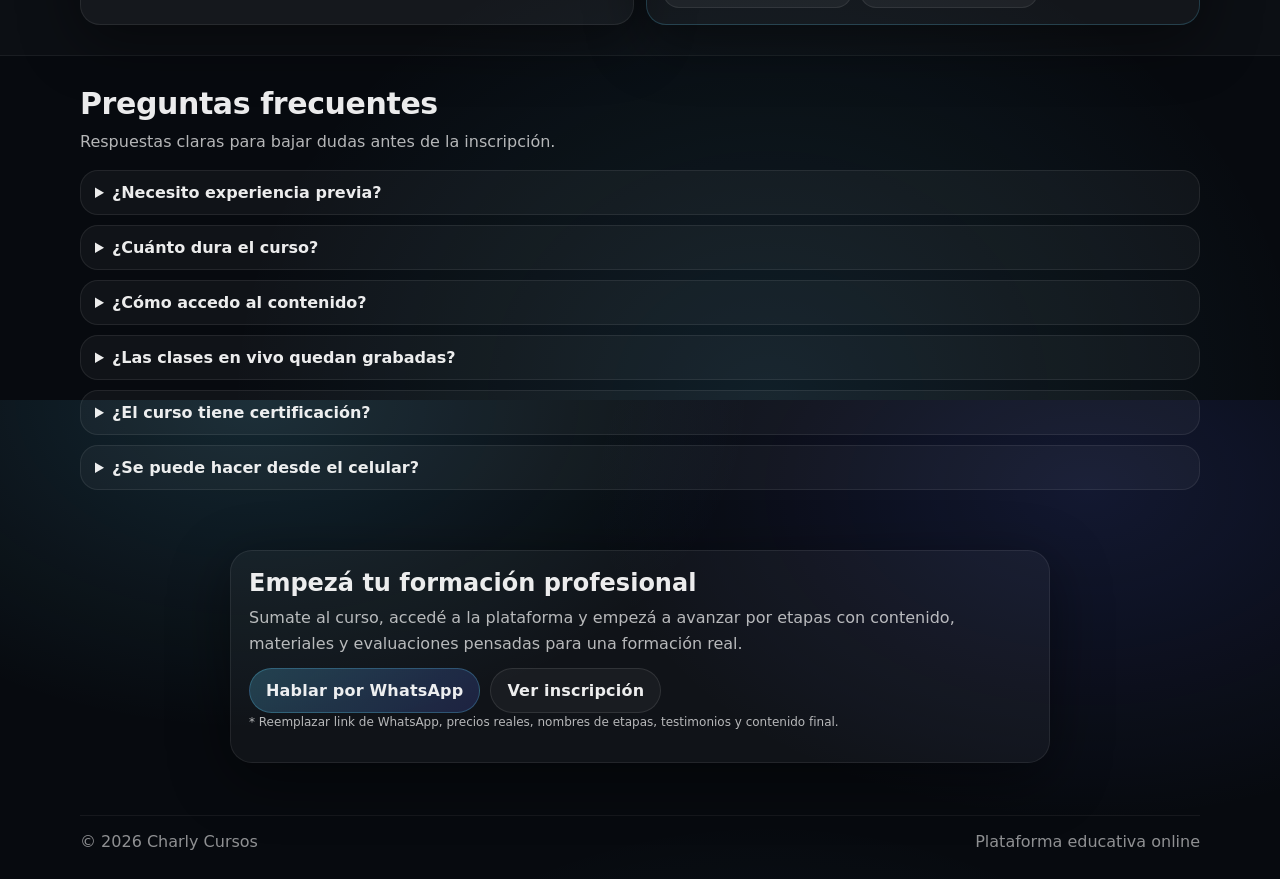
==== commit 6b112bf0: "Actualizar index.html" ====
--- a/index.html
+++ b/index.html
@@ -3,13 +3,12 @@
 <head>
   <meta charset="utf-8" />
   <meta name="viewport" content="width=device-width, initial-scale=1" />
-  <meta name="description" content="Charly Cursos: inscripción y pago online, acceso al curso desde la web. Plataforma simple, premium y lista para escalar." />
-  <title>Charly Cursos | Inscripción + Pago + Acceso</title>
+  <meta name="description" content="Curso de Personal Trainer 100% online. Accedé por etapas, cursá a tu ritmo y obtené tu certificación final." />
+  <title>Charly Cursos | Personal Trainer Online</title>
   <link rel="stylesheet" href="style.css" />
 </head>
 
 <body>
-  <!-- Topbar -->
   <header class="topbar" id="inicio">
     <div class="container topbar__inner">
       <a class="brand" href="#inicio" aria-label="Charly Cursos">
@@ -22,50 +21,49 @@
 
       <nav class="nav" aria-label="Navegación">
         <a href="#como-funciona">Cómo funciona</a>
-        <a href="#cursos">Cursos</a>
-        <a href="#precio">Precio</a>
+        <a href="#programa">Programa</a>
+        <a href="#planes">Planes</a>
         <a href="#faq">FAQ</a>
         <a class="btn btn--ghost" href="#contacto">Contacto</a>
       </nav>
 
-      <a class="btn btn--primary topbar__cta" href="#precio">Inscribirme</a>
+      <a class="btn btn--primary topbar__cta" href="#planes">Inscribirme</a>
     </div>
   </header>
 
-  <!-- Hero -->
   <main>
     <section class="hero">
       <div class="container hero__grid">
         <div class="hero__content">
-          <p class="pill">Inscripción online • Pago • Acceso automático</p>
+          <p class="pill">Curso 100% online • Acceso por etapas • Certificación final</p>
 
           <h1>
-            Tu curso listo para vender:
-            <span class="accent">entra, paga y arranca</span>
+            Convertite en Personal Trainer certificado
+            <span class="accent">en 6 meses</span>
           </h1>
 
           <p class="hero__subtitle">
-            Esta demo muestra el flujo ideal para <strong>vender cursos</strong> sin vueltas:
-            una web clara + CTA fuerte + estructura premium para convertir.
+            Formación online con clases grabadas, evaluaciones, materiales de estudio y seguimiento por etapas.
+            Accedé desde cualquier dispositivo y avanzá a tu ritmo dentro de la plataforma.
           </p>
 
           <div class="hero__actions">
-            <a class="btn btn--primary" href="#precio">Quiero inscribirme</a>
-            <a class="btn btn--secondary" href="#cursos">Ver contenido</a>
+            <a class="btn btn--primary" href="#planes">Quiero inscribirme</a>
+            <a class="btn btn--secondary" href="#programa">Ver programa</a>
           </div>
 
           <div class="hero__trust">
             <div class="trust-item">
-              <div class="trust-item__title">Automático</div>
-              <div class="trust-item__desc">Inscripción + pago + acceso desde la web</div>
+              <div class="trust-item__title">6 meses</div>
+              <div class="trust-item__desc">Programa completo dividido en 6 etapas</div>
             </div>
             <div class="trust-item">
-              <div class="trust-item__title">Premium</div>
-              <div class="trust-item__desc">Diseño “caro” que justifica el precio</div>
+              <div class="trust-item__title">100% online</div>
+              <div class="trust-item__desc">Estudiá desde cualquier lugar y a tu ritmo</div>
             </div>
             <div class="trust-item">
-              <div class="trust-item__title">Escalable</div>
-              <div class="trust-item__desc">Listo para sumar módulos y alumnos</div>
+              <div class="trust-item__title">Certificación</div>
+              <div class="trust-item__desc">Al completar el recorrido y aprobar las evaluaciones</div>
             </div>
           </div>
         </div>
@@ -78,264 +76,350 @@
               </div>
 
               <div class="mock__body">
-                <div class="mock__badge">Plataforma Premium</div>
-                <div class="mock__title">Panel del alumno</div>
+                <div class="mock__badge">Campus del alumno</div>
+                <div class="mock__title">Etapas del programa</div>
                 <div class="mock__line"></div>
                 <div class="mock__line small"></div>
 
                 <div class="mock__grid">
                   <div class="mock__tile">
-                    <strong>Módulo 1</strong>
+                    <strong>Etapa 1</strong>
                     <span>Fundamentos</span>
                   </div>
                   <div class="mock__tile">
-                    <strong>Módulo 2</strong>
+                    <strong>Etapa 2</strong>
+                    <span>Técnica y ejecución</span>
+                  </div>
+                  <div class="mock__tile">
+                    <strong>Etapa 3</strong>
                     <span>Planificación</span>
                   </div>
                   <div class="mock__tile">
-                    <strong>Módulo 3</strong>
+                    <strong>Etapa 4</strong>
                     <span>Evaluaciones</span>
                   </div>
-                  <div class="mock__tile">
-                    <strong>Certificado</strong>
-                    <span>Al finalizar</span>
-                  </div>
                 </div>
 
-                <div class="mock__cta">Acceder al curso</div>
+                <div class="mock__cta">Ingresar al curso</div>
               </div>
             </div>
 
             <div class="media-card__badge">
-              <strong>Demo Charly Cursos</strong>
-              <span>Inscripción + pago + acceso</span>
-            </div>
-          </div>
-        </div>
-      </div>
-    </section>
-
-    <!-- Cómo funciona -->
+              <strong>Acceso privado para alumnos</strong>
+              <span>Contenido, materiales, evaluaciones y progreso</span>
+            </div>
+          </div>
+        </div>
+      </div>
+    </section>
+
     <section id="como-funciona" class="section section--alt">
       <div class="container">
         <div class="section__head">
-          <h2>Cómo funciona (flujo de venta perfecto)</h2>
-          <p>El objetivo es que el cliente entienda rápido, confíe y compre.</p>
+          <h2>Cómo funciona</h2>
+          <p>Un proceso simple para que el alumno entre, se inscriba y curse todo desde la plataforma.</p>
         </div>
 
         <div class="steps">
           <div class="step">
             <div class="step__n">1</div>
-            <h3>Entra a la web</h3>
-            <p>Ve el programa, beneficios, testimonios y qué obtiene.</p>
+            <h3>Te registrás</h3>
+            <p>Creás tu cuenta y elegís cómo querés empezar el curso.</p>
           </div>
           <div class="step">
             <div class="step__n">2</div>
-            <h3>Se inscribe</h3>
-            <p>Completa un formulario simple (nombre, mail, WhatsApp).</p>
+            <h3>Realizás el pago</h3>
+            <p>Podés comprar el curso completo o acceder por etapas.</p>
           </div>
           <div class="step">
             <div class="step__n">3</div>
-            <h3>Paga online</h3>
-            <p>MercadoPago / Stripe (según el país) + confirmación automática.</p>
+            <h3>Accedés al contenido</h3>
+            <p>Entrás a la plataforma y empezás desde la primera etapa.</p>
           </div>
           <div class="step">
             <div class="step__n">4</div>
-            <h3>Accede al curso</h3>
-            <p>Panel del alumno con módulos, materiales, videos y certificado.</p>
-          </div>
-        </div>
-      </div>
-    </section>
-
-    <!-- Curso -->
-<section id="cursos" class="section">
-  <div class="container">
-    <div class="section__head">
-      <h2>Curso de Personal Trainer (certificado en 6 meses)</h2>
-      <p>Accedés a las clases cuando quieras, avanzás a tu ritmo y al finalizar obtenés tu certificación.</p>
-    </div>
-
-    <!-- KPIs / valor percibido -->
-    <div class="kpis">
-      <div class="kpi">
-        <div class="kpi__n">6</div>
-        <div class="kpi__t">meses</div>
-        <div class="kpi__d">Duración estimada del programa</div>
-      </div>
-      <div class="kpi">
-        <div class="kpi__n">24/7</div>
-        <div class="kpi__t">acceso</div>
-        <div class="kpi__d">Clases disponibles cuando quieras</div>
-      </div>
-      <div class="kpi">
-        <div class="kpi__n">100%</div>
-        <div class="kpi__t">online</div>
-        <div class="kpi__d">Desde cualquier dispositivo</div>
-      </div>
-      <div class="kpi">
-        <div class="kpi__n">Cert.</div>
-        <div class="kpi__t">final</div>
-        <div class="kpi__d">Título al finalizar el programa</div>
-      </div>
-    </div>
-
-    <!-- Qué incluye -->
-    <div class="cards3" style="margin-top:14px;">
-      <article class="card">
-        <div class="card__icon">📚</div>
-        <h3>Programa completo</h3>
-        <p>Contenidos organizados por módulos con objetivos claros y guía de progreso.</p>
-      </article>
-
-      <article class="card">
-        <div class="card__icon">🎥</div>
-        <h3>Clases on-demand</h3>
-        <p>Accedé a las clases cuando quieras y repetilas las veces que necesites.</p>
-      </article>
-
-      <article class="card">
-        <div class="card__icon">🏅</div>
-        <h3>Certificación</h3>
-        <p>Al finalizar el recorrido obtenés tu certificación de Personal Trainer.</p>
-      </article>
-    </div>
-
-    <!-- Para quién es / Qué lográs -->
-    <div class="two-col" style="margin-top:18px;">
-      <div class="box">
-        <h3>¿Para quién es?</h3>
-        <ul class="list">
-          <li>Para quienes quieren formarse como Personal Trainer desde cero.</li>
-          <li>Para quienes ya entrenan y quieren profesionalizarse y certificarse.</li>
-          <li>Para quienes necesitan un sistema claro para aprender y aplicar.</li>
-        </ul>
-      </div>
-      <div class="box">
-        <h3>¿Qué lográs al finalizar?</h3>
-        <ul class="list">
-          <li>Entender planificación, progresiones y fundamentos del entrenamiento.</li>
-          <li>Aplicar metodología con criterio y seguridad.</li>
-          <li>Obtener tu certificación al completar el programa.</li>
-        </ul>
-      </div>
-    </div>
-
-    <!-- Testimonios (placeholder) -->
-    <div class="section__head" style="margin-top:18px;">
-      <h2>Opiniones</h2>
-      <p>Esto se reemplaza por testimonios reales cuando los tengas (pero ya suma confianza).</p>
-    </div>
-
-    <div class="testimonials">
-      <div class="t-card">
-        <div class="t-stars">★★★★★</div>
-        <p>“El programa es súper claro. Me ordenó todo y pude avanzar a mi ritmo.”</p>
-        <div class="t-name">Alumno/a</div>
-      </div>
-      <div class="t-card">
-        <div class="t-stars">★★★★★</div>
-        <p>“Me sirvió muchísimo para entender planificación y aplicar con criterio.”</p>
-        <div class="t-name">Alumno/a</div>
-      </div>
-      <div class="t-card">
-        <div class="t-stars">★★★★★</div>
-        <p>“Muy profesional. Lo recomiendo si querés certificarte en serio.”</p>
-        <div class="t-name">Alumno/a</div>
-      </div>
-    </div>
-  </div>
-</section>
-
-    
-  <!-- Inscripción -->
-<section id="precio" class="section section--alt">
-  <div class="container">
-    <div class="section__head">
-      <h2>Inscripción</h2>
-      <p>Comprás el curso, accedés a las clases cuando quieras y completás el programa en 6 meses para obtener tu certificación.</p>
-    </div>
-
-    <div class="pricing pricing--center">
-      <article class="price-card price-card--featured">
-        <div class="price-card__top">
-          <h3>Curso Personal Trainer (Certificado)</h3>
-          <div class="price"><span>ARS</span>—</div>
-          <p class="muted">Acceso online • Clases on-demand • Certificación</p>
-        </div>
-
-        <ul class="bullets">
-          <li>Acceso 24/7 desde celular o PC</li>
-          <li>Módulos + recursos + ruta clara</li>
-          <li>Certificación al finalizar</li>
-          <li>Pagos: Argentina / Exterior</li>
-        </ul>
-
-        <a class="btn btn--primary btn--full" href="#contacto">Inscribirme</a>
-
-        <div class="payrow">
-          <span class="paytag">Argentina: MercadoPago</span>
-          <span class="paytag">Exterior: Stripe / PayPal</span>
-        </div>
-
-        <p class="mini muted">
-          * En la versión final, el botón conecta al pago y habilita el acceso automáticamente.
-        </p>
-      </article>
-    </div>
-  </div>
-</section>
-
-
-    <!-- FAQ -->
+            <h3>Avanzás y certificás</h3>
+            <p>Completás módulos, rendís evaluaciones y obtenés tu certificación.</p>
+          </div>
+        </div>
+      </div>
+    </section>
+
+    <section id="programa" class="section">
+      <div class="container">
+        <div class="section__head">
+          <h2>Curso de Personal Trainer</h2>
+          <p>
+            Un programa pensado para formarte de manera progresiva, con contenido organizado por etapas,
+            materiales de apoyo y evaluaciones para validar cada avance.
+          </p>
+        </div>
+
+        <div class="kpis">
+          <div class="kpi">
+            <div class="kpi__n">6</div>
+            <div class="kpi__t">etapas</div>
+            <div class="kpi__d">Una etapa por mes dentro del recorrido completo</div>
+          </div>
+          <div class="kpi">
+            <div class="kpi__n">24/7</div>
+            <div class="kpi__t">acceso</div>
+            <div class="kpi__d">Contenido disponible desde celular, tablet o PC</div>
+          </div>
+          <div class="kpi">
+            <div class="kpi__n">Clases</div>
+            <div class="kpi__t">grabadas</div>
+            <div class="kpi__d">Para que repases cada tema las veces que necesites</div>
+          </div>
+          <div class="kpi">
+            <div class="kpi__n">Final</div>
+            <div class="kpi__t">certificado</div>
+            <div class="kpi__d">Al completar el programa y sus evaluaciones</div>
+          </div>
+        </div>
+
+        <div class="cards3" style="margin-top:14px;">
+          <article class="card">
+            <div class="card__icon">📚</div>
+            <h3>Contenido por etapas</h3>
+            <p>El curso está dividido en 6 etapas para que avances paso a paso y con una estructura clara.</p>
+          </article>
+
+          <article class="card">
+            <div class="card__icon">🎥</div>
+            <h3>Clases grabadas y encuentros</h3>
+            <p>Accedé a clases grabadas y a encuentros en vivo por Zoom o Meet, que luego quedan disponibles.</p>
+          </article>
+
+          <article class="card">
+            <div class="card__icon">📝</div>
+            <h3>Evaluaciones</h3>
+            <p>Incluye evaluaciones multiple choice y actividades prácticas que corrige el profesor.</p>
+          </article>
+        </div>
+
+        <div class="two-col" style="margin-top:18px;">
+          <div class="box">
+            <h3>¿Para quién es?</h3>
+            <ul class="list">
+              <li>Para quienes quieren formarse como Personal Trainer desde cero.</li>
+              <li>Para quienes ya entrenan y quieren profesionalizar su conocimiento.</li>
+              <li>Para quienes buscan una certificación con contenido ordenado y aplicable.</li>
+            </ul>
+          </div>
+
+          <div class="box">
+            <h3>¿Qué incluye la plataforma?</h3>
+            <ul class="list">
+              <li>Acceso privado al campus.</li>
+              <li>Videos y materiales por módulo.</li>
+              <li>Evaluaciones por etapa.</li>
+              <li>Seguimiento del recorrido.</li>
+              <li>Certificación final.</li>
+            </ul>
+          </div>
+        </div>
+
+        <div class="section__head" style="margin-top:22px;">
+          <h2>Modalidad del curso</h2>
+          <p>Todo el recorrido está pensado para que el alumno estudie con una lógica clara y profesional.</p>
+        </div>
+
+        <div class="cards3">
+          <article class="card">
+            <div class="card__icon">🗂️</div>
+            <h3>Avance por etapas</h3>
+            <p>El contenido se cursa de forma progresiva, desbloqueando cada parte del programa según el avance.</p>
+          </article>
+
+          <article class="card">
+            <div class="card__icon">📱</div>
+            <h3>Acceso desde cualquier dispositivo</h3>
+            <p>La plataforma está preparada para que el alumno pueda estudiar desde celular, notebook o computadora.</p>
+          </article>
+
+          <article class="card">
+            <div class="card__icon">🎓</div>
+            <h3>Certificación final</h3>
+            <p>Una vez completado el recorrido y aprobadas las evaluaciones, se entrega la certificación correspondiente.</p>
+          </article>
+        </div>
+
+        <div class="section__head" style="margin-top:22px;">
+          <h2>Etapas del programa</h2>
+          <p>Esto después lo ajustás con los nombres reales que te pase Charly.</p>
+        </div>
+
+        <div class="stages">
+          <article class="stage-card">
+            <span class="stage-card__number">01</span>
+            <h3>Etapa 1</h3>
+            <p>Introducción, fundamentos y base del programa.</p>
+          </article>
+
+          <article class="stage-card">
+            <span class="stage-card__number">02</span>
+            <h3>Etapa 2</h3>
+            <p>Técnica, ejecución y comprensión de movimientos.</p>
+          </article>
+
+          <article class="stage-card">
+            <span class="stage-card__number">03</span>
+            <h3>Etapa 3</h3>
+            <p>Planificación del entrenamiento y progresiones.</p>
+          </article>
+
+          <article class="stage-card">
+            <span class="stage-card__number">04</span>
+            <h3>Etapa 4</h3>
+            <p>Aplicación práctica, criterios y correcciones.</p>
+          </article>
+
+          <article class="stage-card">
+            <span class="stage-card__number">05</span>
+            <h3>Etapa 5</h3>
+            <p>Evaluaciones, análisis y consolidación de contenidos.</p>
+          </article>
+
+          <article class="stage-card">
+            <span class="stage-card__number">06</span>
+            <h3>Etapa 6</h3>
+            <p>Cierre del recorrido, evaluación final y certificación.</p>
+          </article>
+        </div>
+
+        <div class="section__head" style="margin-top:22px;">
+          <h2>Opiniones</h2>
+          <p>Después reemplazás esto por testimonios reales o capturas de alumnos.</p>
+        </div>
+
+        <div class="testimonials">
+          <div class="t-card">
+            <div class="t-stars">★★★★★</div>
+            <p>“Muy claro y bien organizado. Me ayudó a avanzar con una estructura real.”</p>
+            <div class="t-name">Alumno/a</div>
+          </div>
+          <div class="t-card">
+            <div class="t-stars">★★★★★</div>
+            <p>“La plataforma está ordenada y las clases se entienden muy bien.”</p>
+            <div class="t-name">Alumno/a</div>
+          </div>
+          <div class="t-card">
+            <div class="t-stars">★★★★★</div>
+            <p>“Sentí que cursé algo serio, profesional y aplicable.”</p>
+            <div class="t-name">Alumno/a</div>
+          </div>
+        </div>
+      </div>
+    </section>
+
+    <section id="planes" class="section section--alt">
+      <div class="container">
+        <div class="section__head">
+          <h2>Formas de inscripción</h2>
+          <p>Elegí la modalidad que mejor se adapte a vos: curso completo o acceso por etapas.</p>
+        </div>
+
+        <div class="pricing pricing--plans">
+          <article class="price-card">
+            <div class="price-card__top">
+              <h3>Por etapa</h3>
+              <div class="price"><span>ARS</span>Consultar</div>
+              <p class="muted">Ideal para avanzar paso a paso</p>
+            </div>
+
+            <ul class="bullets">
+              <li>Acceso a una etapa del programa</li>
+              <li>Videos y materiales correspondientes</li>
+              <li>Evaluaciones de esa etapa</li>
+              <li>Posibilidad de seguir con la próxima</li>
+            </ul>
+
+            <a class="btn btn--secondary btn--full" href="#contacto">Consultar etapa</a>
+          </article>
+
+          <article class="price-card price-card--featured">
+            <div class="price-card__top">
+              <h3>Curso completo</h3>
+              <div class="price"><span>ARS</span>Consultar</div>
+              <p class="muted">La opción más completa para hacer todo el recorrido</p>
+            </div>
+
+            <ul class="bullets">
+              <li>Acceso al programa completo por etapas</li>
+              <li>Videos, PDFs y materiales de apoyo</li>
+              <li>Evaluaciones multiple choice y prácticas</li>
+              <li>Certificación final</li>
+            </ul>
+
+            <a class="btn btn--primary btn--full" href="#contacto">Quiero inscribirme</a>
+
+            <div class="payrow">
+              <span class="paytag">Argentina: MercadoPago</span>
+              <span class="paytag">Otros medios: a definir</span>
+            </div>
+          </article>
+        </div>
+      </div>
+    </section>
+
     <section id="faq" class="section">
       <div class="container">
         <div class="section__head">
           <h2>Preguntas frecuentes</h2>
-          <p>Esto te salva la venta porque baja dudas antes de que pregunten.</p>
+          <p>Respuestas claras para bajar dudas antes de la inscripción.</p>
         </div>
 
         <div class="faq">
           <details>
-            <summary>¿Se puede pagar online y acceder automático?</summary>
-            <p>Sí. En la versión final se integra MercadoPago/Stripe y se habilita el acceso del alumno automáticamente.</p>
-          </details>
-
-          <details>
-            <summary>¿Se puede vender con cuotas / promos?</summary>
-            <p>Sí. Se puede mostrar precio, cuotas, promo por tiempo, y automatizar el checkout.</p>
-          </details>
-
-          <details>
-            <summary>¿Esto es WordPress?</summary>
-            <p>No necesariamente. Puede ser web a medida o WordPress según lo que convenga (velocidad, escalabilidad y gestión).</p>
-          </details>
-
-          <details>
-            <summary>¿Se puede agregar e-commerce para productos?</summary>
-            <p>Sí. Se puede hacer una segunda web o integrar tienda en la misma plataforma, según lo que convenga.</p>
-          </details>
-        </div>
-      </div>
-    </section>
-
-    <!-- Contacto -->
+            <summary>¿Necesito experiencia previa?</summary>
+            <p>No necesariamente. El programa está pensado para acompañar un recorrido progresivo.</p>
+          </details>
+
+          <details>
+            <summary>¿Cuánto dura el curso?</summary>
+            <p>La duración completa es de 6 meses, organizada en 6 etapas.</p>
+          </details>
+
+          <details>
+            <summary>¿Cómo accedo al contenido?</summary>
+            <p>Una vez inscripto, ingresás a la plataforma con tu cuenta y avanzás por etapas.</p>
+          </details>
+
+          <details>
+            <summary>¿Las clases en vivo quedan grabadas?</summary>
+            <p>Sí, los encuentros en vivo pueden quedar cargados dentro de la plataforma para volver a verlos.</p>
+          </details>
+
+          <details>
+            <summary>¿El curso tiene certificación?</summary>
+            <p>Sí, al completar el recorrido y aprobar las evaluaciones correspondientes.</p>
+          </details>
+
+          <details>
+            <summary>¿Se puede hacer desde el celular?</summary>
+            <p>Sí, la plataforma es compatible con celular, tablet y computadora.</p>
+          </details>
+        </div>
+      </div>
+    </section>
+
     <section id="contacto" class="section contact">
       <div class="container contact__grid">
         <div class="contact__card">
-          <h2>¿Listo para vender cursos desde tu propia plataforma?</h2>
+          <h2>Empezá tu formación profesional</h2>
           <p>
-            Dejamos todo armado para que el alumno <strong>entre, pague y acceda</strong>.
-            Si además querés e-commerce para productos, se arma como combo.
+            Sumate al curso, accedé a la plataforma y empezá a avanzar por etapas con contenido,
+            materiales y evaluaciones pensadas para una formación real.
           </p>
 
           <div class="contact__actions">
             <a class="btn btn--primary" href="#">Hablar por WhatsApp</a>
-            <a class="btn btn--secondary" href="#">Ver propuesta</a>
+            <a class="btn btn--secondary" href="#planes">Ver inscripción</a>
           </div>
 
           <p class="mini muted">
-            * En el proyecto real: links finales, dominio, hosting, configuración y automatizaciones.
+            * Reemplazar link de WhatsApp, precios reales, nombres de etapas, testimonios y contenido final.
           </p>
         </div>
       </div>
@@ -344,7 +428,7 @@
     <footer class="footer">
       <div class="container footer__inner">
         <span>© <span id="year"></span> Charly Cursos</span>
-        <span class="muted">Demo premium • Vigolo Web Studio</span>
+        <span class="muted">Plataforma educativa online</span>
       </div>
     </footer>
   </main>
@@ -353,4 +437,4 @@
     document.getElementById("year").textContent = new Date().getFullYear();
   </script>
 </body>
-</html>
+</html>
--- a/style.css
+++ b/style.css
@@ -7,19 +7,19 @@
   --muted: rgba(255,255,255,.70);
   --muted2: rgba(255,255,255,.55);
 
-  --accent: #60d6ff;        /* celeste */
-  --accent2: #5a6bff;       /* azul */
+  --accent: #60d6ff;
+  --accent2: #5a6bff;
   --shadow: 0 16px 60px rgba(0,0,0,.45);
-  --radius: 18px;
 
   --container: 1120px;
 }
 
 *{ box-sizing:border-box; }
 html,body{ height:100%; }
+
 body{
   margin:0;
-  font-family: ui-sans-serif, system-ui, -apple-system, Segoe UI, Roboto, Arial;
+  font-family: ui-sans-serif, system-ui, -apple-system, Segoe UI, Roboto, Arial, sans-serif;
   color:var(--text);
   background:
     radial-gradient(900px 600px at 20% 0%, rgba(96,214,255,.14), transparent 55%),
@@ -42,490 +42,590 @@
   justify-content:center;
   gap:.5rem;
   padding:12px 16px;
-  border-radius: 999px;
+  border-radius:999px;
   border:1px solid var(--stroke);
-  background: rgba(255,255,255,.06);
-  color: var(--text);
-  font-weight: 700;
-  letter-spacing: .2px;
-  transition: transform .12s ease, background .12s ease, border-color .12s ease;
+  background:rgba(255,255,255,.06);
+  color:var(--text);
+  font-weight:700;
+  letter-spacing:.2px;
+  transition:transform .12s ease, background .12s ease, border-color .12s ease;
   user-select:none;
   white-space:nowrap;
 }
-.btn:hover{ transform: translateY(-1px); background: rgba(255,255,255,.09); border-color: rgba(255,255,255,.16); }
-.btn:active{ transform: translateY(0px); }
+.btn:hover{
+  transform:translateY(-1px);
+  background:rgba(255,255,255,.09);
+  border-color:rgba(255,255,255,.16);
+}
+.btn:active{ transform:translateY(0); }
 
 .btn--primary{
-  border-color: rgba(96,214,255,.25);
-  background: linear-gradient(135deg, rgba(96,214,255,.22), rgba(90,107,255,.18));
+  border-color:rgba(96,214,255,.25);
+  background:linear-gradient(135deg, rgba(96,214,255,.22), rgba(90,107,255,.18));
 }
 .btn--secondary{
-  background: rgba(255,255,255,.04);
-}
-.btn--ghost{
-  background: transparent;
-}
+  background:rgba(255,255,255,.04);
+}
+.btn--ghost{ background:transparent; }
 .btn--full{ width:100%; }
 
 .topbar{
-  position: sticky;
-  top: 0;
-  z-index: 50;
-  background: rgba(7,10,15,.68);
-  backdrop-filter: blur(10px);
-  border-bottom: 1px solid rgba(255,255,255,.08);
+  position:sticky;
+  top:0;
+  z-index:50;
+  background:rgba(7,10,15,.68);
+  backdrop-filter:blur(10px);
+  border-bottom:1px solid rgba(255,255,255,.08);
 }
 .topbar__inner{
   display:flex;
   align-items:center;
   justify-content:space-between;
-  gap: 14px;
-  padding: 14px 0;
+  gap:14px;
+  padding:14px 0;
 }
 
 .brand{
   display:flex;
   align-items:center;
-  gap: 10px;
-  min-width: 180px;
+  gap:10px;
+  min-width:180px;
 }
 .brand__mark{
-  width:40px; height:40px;
-  border-radius: 12px;
-  display:grid; place-items:center;
-  font-weight: 900;
-  background: linear-gradient(135deg, rgba(96,214,255,.22), rgba(90,107,255,.18));
-  border: 1px solid rgba(255,255,255,.10);
-}
-.brand__text strong{ display:block; line-height:1; letter-spacing:.8px; }
-.brand__text small{ display:block; color: var(--muted2); letter-spacing: 3px; font-size: 10px; margin-top: 4px; }
+  width:40px;
+  height:40px;
+  border-radius:12px;
+  display:grid;
+  place-items:center;
+  font-weight:900;
+  background:linear-gradient(135deg, rgba(96,214,255,.22), rgba(90,107,255,.18));
+  border:1px solid rgba(255,255,255,.10);
+}
+.brand__text strong{
+  display:block;
+  line-height:1;
+  letter-spacing:.8px;
+}
+.brand__text small{
+  display:block;
+  color:var(--muted2);
+  letter-spacing:3px;
+  font-size:10px;
+  margin-top:4px;
+}
 
 .nav{
   display:flex;
   align-items:center;
-  gap: 14px;
-  color: var(--muted);
+  gap:14px;
+  color:var(--muted);
 }
 .nav a{
-  padding: 10px 10px;
-  border-radius: 12px;
-  border: 1px solid transparent;
+  padding:10px 10px;
+  border-radius:12px;
+  border:1px solid transparent;
 }
 .nav a:hover{
-  background: rgba(255,255,255,.05);
-  border-color: rgba(255,255,255,.08);
-}
-.topbar__cta{ display:inline-flex; }
+  background:rgba(255,255,255,.05);
+  border-color:rgba(255,255,255,.08);
+}
 
 .hero{
-  padding: 42px 0 26px;
+  padding:42px 0 26px;
 }
 .hero__grid{
   display:grid;
-  grid-template-columns: 1.15fr .85fr;
-  gap: 24px;
-  align-items: center;
+  grid-template-columns:1.15fr .85fr;
+  gap:24px;
+  align-items:center;
 }
 .pill{
   display:inline-flex;
   align-items:center;
-  gap: 10px;
-  padding: 10px 14px;
-  border-radius: 999px;
-  background: rgba(255,255,255,.05);
-  border: 1px solid rgba(255,255,255,.08);
-  color: var(--muted);
+  gap:10px;
+  padding:10px 14px;
+  border-radius:999px;
+  background:rgba(255,255,255,.05);
+  border:1px solid rgba(255,255,255,.08);
+  color:var(--muted);
   margin:0 0 14px;
 }
 h1{
   margin:0 0 12px;
-  font-size: clamp(30px, 4vw, 52px);
-  line-height: 1.05;
-  letter-spacing: -0.8px;
+  font-size:clamp(30px, 4vw, 52px);
+  line-height:1.05;
+  letter-spacing:-0.8px;
 }
 .accent{
-  background: linear-gradient(90deg, var(--accent), rgba(90,107,255,.9));
-  -webkit-background-clip: text;
+  background:linear-gradient(90deg, var(--accent), rgba(90,107,255,.9));
+  -webkit-background-clip:text;
   background-clip:text;
-  color: transparent;
+  color:transparent;
 }
 .hero__subtitle{
   margin:0 0 18px;
-  color: var(--muted);
-  font-size: 16px;
-  line-height: 1.6;
-  max-width: 62ch;
+  color:var(--muted);
+  font-size:16px;
+  line-height:1.6;
+  max-width:62ch;
 }
 .hero__actions{
   display:flex;
-  gap: 10px;
-  flex-wrap: wrap;
-  margin-bottom: 18px;
-}
-
+  gap:10px;
+  flex-wrap:wrap;
+  margin-bottom:18px;
+}
 .hero__trust{
   display:grid;
-  grid-template-columns: repeat(3, minmax(0,1fr));
-  gap: 10px;
+  grid-template-columns:repeat(3, minmax(0,1fr));
+  gap:10px;
 }
 .trust-item{
-  background: rgba(255,255,255,.04);
-  border: 1px solid rgba(255,255,255,.08);
-  border-radius: 16px;
-  padding: 12px 12px;
+  background:rgba(255,255,255,.04);
+  border:1px solid rgba(255,255,255,.08);
+  border-radius:16px;
+  padding:12px;
 }
 .trust-item__title{
-  font-weight: 800;
-  margin-bottom: 3px;
+  font-weight:800;
+  margin-bottom:3px;
 }
 .trust-item__desc{
-  color: var(--muted2);
-  font-size: 13px;
-  line-height: 1.35;
+  color:var(--muted2);
+  font-size:13px;
+  line-height:1.35;
 }
 
 .media-card{
-  background: rgba(255,255,255,.04);
-  border: 1px solid rgba(255,255,255,.09);
-  border-radius: 22px;
-  padding: 14px;
-  box-shadow: var(--shadow);
+  background:rgba(255,255,255,.04);
+  border:1px solid rgba(255,255,255,.09);
+  border-radius:22px;
+  padding:14px;
+  box-shadow:var(--shadow);
 }
 .media-card__badge{
-  margin-top: 12px;
-  background: rgba(255,255,255,.05);
-  border: 1px solid rgba(255,255,255,.08);
-  border-radius: 16px;
-  padding: 10px 12px;
+  margin-top:12px;
+  background:rgba(255,255,255,.05);
+  border:1px solid rgba(255,255,255,.08);
+  border-radius:16px;
+  padding:10px 12px;
 }
 .media-card__badge strong{ display:block; }
-.media-card__badge span{ display:block; color: var(--muted2); font-size: 13px; margin-top: 2px; }
+.media-card__badge span{
+  display:block;
+  color:var(--muted2);
+  font-size:13px;
+  margin-top:2px;
+}
 
 .media-card__mock{
-  border-radius: 18px;
+  border-radius:18px;
   overflow:hidden;
-  border: 1px solid rgba(255,255,255,.10);
-  background: rgba(255,255,255,.03);
+  border:1px solid rgba(255,255,255,.10);
+  background:rgba(255,255,255,.03);
 }
 .mock__top{
   display:flex;
   align-items:center;
-  gap: 7px;
-  padding: 10px 12px;
-  border-bottom: 1px solid rgba(255,255,255,.08);
-  background: rgba(255,255,255,.03);
+  gap:7px;
+  padding:10px 12px;
+  border-bottom:1px solid rgba(255,255,255,.08);
+  background:rgba(255,255,255,.03);
 }
 .dot{
-  width:10px; height:10px; border-radius:999px;
-  background: rgba(255,255,255,.12);
-}
-.mock__body{
-  padding: 14px;
-}
+  width:10px;
+  height:10px;
+  border-radius:999px;
+  background:rgba(255,255,255,.12);
+}
+.mock__body{ padding:14px; }
 .mock__badge{
   display:inline-flex;
-  padding: 8px 10px;
-  border-radius: 999px;
-  background: rgba(96,214,255,.10);
-  border: 1px solid rgba(96,214,255,.18);
-  color: rgba(255,255,255,.86);
-  font-weight: 800;
-  font-size: 12px;
+  padding:8px 10px;
+  border-radius:999px;
+  background:rgba(96,214,255,.10);
+  border:1px solid rgba(96,214,255,.18);
+  color:rgba(255,255,255,.86);
+  font-weight:800;
+  font-size:12px;
 }
 .mock__title{
-  font-weight: 900;
-  font-size: 18px;
-  margin: 10px 0 10px;
+  font-weight:900;
+  font-size:18px;
+  margin:10px 0;
 }
 .mock__line{
-  height: 10px;
-  width: 100%;
-  border-radius: 999px;
-  background: rgba(255,255,255,.08);
-  margin-bottom: 9px;
-}
-.mock__line.small{ width: 72%; }
-
+  height:10px;
+  width:100%;
+  border-radius:999px;
+  background:rgba(255,255,255,.08);
+  margin-bottom:9px;
+}
+.mock__line.small{ width:72%; }
 .mock__grid{
   display:grid;
-  grid-template-columns: repeat(2, minmax(0,1fr));
-  gap: 10px;
-  margin-top: 12px;
+  grid-template-columns:repeat(2, minmax(0,1fr));
+  gap:10px;
+  margin-top:12px;
 }
 .mock__tile{
-  border-radius: 14px;
-  background: rgba(255,255,255,.04);
-  border: 1px solid rgba(255,255,255,.08);
-  padding: 10px;
-}
-.mock__tile strong{ display:block; font-size: 13px; }
-.mock__tile span{ display:block; font-size: 12px; color: var(--muted2); margin-top: 2px; }
+  border-radius:14px;
+  background:rgba(255,255,255,.04);
+  border:1px solid rgba(255,255,255,.08);
+  padding:10px;
+}
+.mock__tile strong{
+  display:block;
+  font-size:13px;
+}
+.mock__tile span{
+  display:block;
+  font-size:12px;
+  color:var(--muted2);
+  margin-top:2px;
+}
 .mock__cta{
-  margin-top: 12px;
-  border-radius: 14px;
-  padding: 12px 10px;
+  margin-top:12px;
+  border-radius:14px;
+  padding:12px 10px;
   text-align:center;
-  font-weight: 900;
-  background: linear-gradient(135deg, rgba(96,214,255,.18), rgba(90,107,255,.16));
-  border: 1px solid rgba(255,255,255,.10);
-}
-
-.section{
-  padding: 30px 0;
-}
+  font-weight:900;
+  background:linear-gradient(135deg, rgba(96,214,255,.18), rgba(90,107,255,.16));
+  border:1px solid rgba(255,255,255,.10);
+}
+
+.section{ padding:30px 0; }
 .section--alt{
-  background: rgba(255,255,255,.02);
-  border-top: 1px solid rgba(255,255,255,.06);
-  border-bottom: 1px solid rgba(255,255,255,.06);
-}
-.section__head{
-  margin-bottom: 16px;
-}
+  background:rgba(255,255,255,.02);
+  border-top:1px solid rgba(255,255,255,.06);
+  border-bottom:1px solid rgba(255,255,255,.06);
+}
+.section__head{ margin-bottom:16px; }
 .section__head h2{
   margin:0 0 8px;
-  font-size: clamp(22px, 2.4vw, 30px);
-  letter-spacing: -0.4px;
+  font-size:clamp(22px, 2.4vw, 30px);
+  letter-spacing:-0.4px;
 }
 .section__head p{
   margin:0;
-  color: var(--muted);
-  line-height: 1.6;
-  max-width: 72ch;
+  color:var(--muted);
+  line-height:1.6;
+  max-width:72ch;
 }
 
 .cards3{
   display:grid;
-  grid-template-columns: repeat(3, minmax(0,1fr));
-  gap: 12px;
+  grid-template-columns:repeat(3, minmax(0,1fr));
+  gap:12px;
 }
 .card{
-  background: rgba(255,255,255,.04);
-  border: 1px solid rgba(255,255,255,.08);
-  border-radius: 18px;
-  padding: 14px;
+  background:rgba(255,255,255,.04);
+  border:1px solid rgba(255,255,255,.08);
+  border-radius:18px;
+  padding:14px;
 }
 .card__icon{
-  width: 42px; height:42px;
-  border-radius: 14px;
-  display:grid; place-items:center;
-  background: rgba(255,255,255,.05);
-  border: 1px solid rgba(255,255,255,.08);
-  margin-bottom: 10px;
-  font-size: 18px;
+  width:42px;
+  height:42px;
+  border-radius:14px;
+  display:grid;
+  place-items:center;
+  background:rgba(255,255,255,.05);
+  border:1px solid rgba(255,255,255,.08);
+  margin-bottom:10px;
+  font-size:18px;
 }
 .card h3{ margin:0 0 6px; }
-.card p{ margin:0; color: var(--muted); line-height: 1.55; }
-
-.split{
-  display:grid;
-  grid-template-columns: 1fr 1fr;
-  gap: 18px;
-  align-items:center;
-}
-.split--reverse{
-  grid-template-columns: 1fr 1fr;
-}
-.rounded{
-  border-radius: 20px;
-  border: 1px solid rgba(255,255,255,.08);
-  background: rgba(255,255,255,.03);
+.card p{
+  margin:0;
+  color:var(--muted);
+  line-height:1.55;
+}
+
+.steps{
+  display:grid;
+  grid-template-columns:repeat(4, minmax(0,1fr));
+  gap:12px;
+}
+.step{
+  background:rgba(255,255,255,.04);
+  border:1px solid rgba(255,255,255,.08);
+  border-radius:18px;
+  padding:14px;
+}
+.step__n{
+  width:34px;
+  height:34px;
+  border-radius:12px;
+  display:grid;
+  place-items:center;
+  font-weight:900;
+  margin-bottom:10px;
+  background:rgba(255,255,255,.05);
+  border:1px solid rgba(255,255,255,.08);
+}
+.step p{
+  margin:6px 0 0;
+  color:var(--muted);
+  line-height:1.55;
+}
+
+.kpis{
+  display:grid;
+  grid-template-columns:repeat(4, minmax(0,1fr));
+  gap:12px;
+  margin-top:14px;
+}
+.kpi{
+  background:rgba(255,255,255,.04);
+  border:1px solid rgba(255,255,255,.08);
+  border-radius:18px;
+  padding:14px;
+}
+.kpi__n{
+  font-weight:950;
+  font-size:28px;
+  letter-spacing:-0.6px;
+}
+.kpi__t{
+  margin-top:2px;
+  color:rgba(255,255,255,.80);
+  font-weight:800;
+  letter-spacing:.6px;
+}
+.kpi__d{
+  margin-top:6px;
+  color:rgba(255,255,255,.60);
+  line-height:1.5;
+  font-size:13px;
+}
+
+.two-col{
+  display:grid;
+  grid-template-columns:1fr 1fr;
+  gap:12px;
+}
+.box{
+  background:rgba(255,255,255,.04);
+  border:1px solid rgba(255,255,255,.08);
+  border-radius:18px;
+  padding:14px;
+}
+.box h3{ margin:0 0 8px; }
+
+.list{
+  margin:0;
+  padding-left:18px;
+  color:rgba(255,255,255,.70);
+  line-height:1.65;
+}
+.list li{ margin:6px 0; }
+
+.stages{
+  display:grid;
+  grid-template-columns:repeat(3, minmax(0,1fr));
+  gap:12px;
+  margin-top:12px;
+}
+.stage-card{
+  background:rgba(255,255,255,.04);
+  border:1px solid rgba(255,255,255,.08);
+  border-radius:18px;
+  padding:16px;
+  position:relative;
   overflow:hidden;
 }
-
-.checklist{
-  list-style:none;
-  padding:0;
-  margin: 12px 0 0;
-  display:grid;
-  gap: 8px;
-  color: var(--muted);
-}
-.checklist li{
-  display:flex;
-  gap: 10px;
-  align-items:flex-start;
-}
-.checklist li::before{
-  content:"✓";
-  width: 22px; height:22px;
-  border-radius: 999px;
-  display:grid; place-items:center;
-  flex: 0 0 22px;
-  color: rgba(255,255,255,.92);
-  background: rgba(96,214,255,.10);
-  border: 1px solid rgba(96,214,255,.16);
-  margin-top: 1px;
-}
-
-.steps{
-  display:grid;
-  grid-template-columns: repeat(4, minmax(0,1fr));
-  gap: 12px;
-}
-.step{
-  background: rgba(255,255,255,.04);
-  border: 1px solid rgba(255,255,255,.08);
-  border-radius: 18px;
-  padding: 14px;
-}
-.step__n{
-  width: 34px; height:34px;
-  border-radius: 12px;
-  display:grid; place-items:center;
-  font-weight: 900;
-  margin-bottom: 10px;
-  background: rgba(255,255,255,.05);
-  border: 1px solid rgba(255,255,255,.08);
-}
-.step p{ margin: 6px 0 0; color: var(--muted); line-height: 1.55; }
+.stage-card::before{
+  content:"";
+  position:absolute;
+  inset:0 auto 0 0;
+  width:3px;
+  background:linear-gradient(180deg, var(--accent), rgba(90,107,255,.85));
+}
+.stage-card__number{
+  display:inline-flex;
+  margin-bottom:10px;
+  font-size:12px;
+  font-weight:900;
+  letter-spacing:2px;
+  color:var(--accent);
+}
+.stage-card h3{
+  margin:0 0 6px;
+}
+.stage-card p{
+  margin:0;
+  color:var(--muted);
+  line-height:1.6;
+}
 
 .pricing{
   display:grid;
-  grid-template-columns: repeat(3, minmax(0,1fr));
-  gap: 12px;
-}
-.pricing--center{
-  grid-template-columns: minmax(0, 420px);
-  justify-content:center;
+  gap:12px;
+}
+.pricing--plans{
+  grid-template-columns:repeat(2, minmax(0,1fr));
 }
 .price-card{
-  background: rgba(255,255,255,.04);
-  border: 1px solid rgba(255,255,255,.08);
-  border-radius: 20px;
-  padding: 16px;
-  box-shadow: var(--shadow);
+  background:rgba(255,255,255,.04);
+  border:1px solid rgba(255,255,255,.08);
+  border-radius:20px;
+  padding:16px;
+  box-shadow:var(--shadow);
 }
 .price-card--featured{
-  border-color: rgba(96,214,255,.20);
-  background: linear-gradient(180deg, rgba(255,255,255,.05), rgba(255,255,255,.03));
+  border-color:rgba(96,214,255,.20);
+  background:linear-gradient(180deg, rgba(255,255,255,.05), rgba(255,255,255,.03));
 }
 .price-card__top h3{ margin:0 0 8px; }
 .price{
-  font-size: 34px;
-  font-weight: 950;
-  letter-spacing: -0.8px;
-  margin: 6px 0 2px;
+  font-size:34px;
+  font-weight:950;
+  letter-spacing:-0.8px;
+  margin:6px 0 2px;
 }
 .price span{
-  font-size: 12px;
-  font-weight: 900;
-  color: var(--muted2);
-  margin-right: 6px;
-  letter-spacing: 2px;
-}
-.muted{ color: var(--muted2); }
-.mini{ font-size: 12px; line-height: 1.5; margin: 10px 0 0; }
+  font-size:12px;
+  font-weight:900;
+  color:var(--muted2);
+  margin-right:6px;
+  letter-spacing:2px;
+}
+
+.muted{ color:var(--muted2); }
+.mini{
+  font-size:12px;
+  line-height:1.5;
+  margin:10px 0 0;
+}
 
 .bullets{
-  margin: 12px 0 14px;
-  padding-left: 18px;
-  color: var(--muted);
-  line-height: 1.6;
-}
-.bullets li{ margin: 6px 0; }
+  margin:12px 0 14px;
+  padding-left:18px;
+  color:var(--muted);
+  line-height:1.6;
+}
+.bullets li{ margin:6px 0; }
+
+.payrow{
+  display:flex;
+  gap:8px;
+  flex-wrap:wrap;
+  margin-top:10px;
+}
+.paytag{
+  padding:8px 10px;
+  border-radius:999px;
+  background:rgba(255,255,255,.05);
+  border:1px solid rgba(255,255,255,.08);
+  color:rgba(255,255,255,.70);
+  font-weight:800;
+  font-size:12px;
+}
+
+.testimonials{
+  display:grid;
+  grid-template-columns:repeat(3, minmax(0,1fr));
+  gap:12px;
+  margin-top:12px;
+}
+.t-card{
+  background:rgba(255,255,255,.04);
+  border:1px solid rgba(255,255,255,.08);
+  border-radius:18px;
+  padding:14px;
+}
+.t-stars{
+  letter-spacing:2px;
+  color:rgba(96,214,255,.90);
+  font-weight:900;
+  margin-bottom:8px;
+}
+.t-card p{
+  margin:0 0 10px;
+  color:rgba(255,255,255,.75);
+  line-height:1.6;
+}
+.t-name{
+  color:rgba(255,255,255,.60);
+  font-weight:800;
+  font-size:13px;
+}
 
 .faq{
   display:grid;
-  gap: 10px;
+  gap:10px;
 }
 details{
-  background: rgba(255,255,255,.04);
-  border: 1px solid rgba(255,255,255,.08);
-  border-radius: 18px;
-  padding: 12px 14px;
+  background:rgba(255,255,255,.04);
+  border:1px solid rgba(255,255,255,.08);
+  border-radius:18px;
+  padding:12px 14px;
 }
 summary{
   cursor:pointer;
-  font-weight: 900;
+  font-weight:900;
 }
 details p{
-  margin: 10px 0 0;
-  color: var(--muted);
-  line-height: 1.6;
+  margin:10px 0 0;
+  color:var(--muted);
+  line-height:1.6;
 }
 
 .contact__grid{
   display:grid;
-  grid-template-columns: minmax(0, 820px);
+  grid-template-columns:minmax(0, 820px);
   justify-content:center;
 }
 .contact__card{
-  background: rgba(255,255,255,.04);
-  border: 1px solid rgba(255,255,255,.08);
-  border-radius: 22px;
-  padding: 18px;
-  box-shadow: var(--shadow);
-}
-.contact__card h2{ margin: 0 0 8px; }
-.contact__card p{ margin: 0 0 12px; color: var(--muted); line-height: 1.6; }
+  background:rgba(255,255,255,.04);
+  border:1px solid rgba(255,255,255,.08);
+  border-radius:22px;
+  padding:18px;
+  box-shadow:var(--shadow);
+}
+.contact__card h2{ margin:0 0 8px; }
+.contact__card p{
+  margin:0 0 12px;
+  color:var(--muted);
+  line-height:1.6;
+}
 .contact__actions{
   display:flex;
-  gap: 10px;
-  flex-wrap: wrap;
+  gap:10px;
+  flex-wrap:wrap;
 }
 
 .footer{
-  padding: 22px 0 28px;
-  color: var(--muted2);
+  padding:22px 0 28px;
+  color:var(--muted2);
 }
 .footer__inner{
   display:flex;
   justify-content:space-between;
-  gap: 12px;
-  border-top: 1px solid rgba(255,255,255,.06);
-  padding-top: 16px;
-}
-
-/* Panel card (section) */
-.panel-card{
-  padding: 14px;
-}
-.panel-card__top{
-  display:flex;
-  gap: 8px;
-  flex-wrap: wrap;
-  margin-bottom: 12px;
-}
-.panel-pill{
-  padding: 8px 10px;
-  border-radius: 999px;
-  background: rgba(255,255,255,.05);
-  border: 1px solid rgba(255,255,255,.08);
-  color: var(--muted);
-  font-weight: 800;
-  font-size: 12px;
-}
-.panel-card__rows{
-  display:grid;
-  gap: 10px;
-  margin-bottom: 12px;
-}
-.panel-row{
-  display:flex;
-  justify-content:space-between;
-  gap: 10px;
-  padding: 12px 12px;
-  border-radius: 16px;
-  background: rgba(255,255,255,.04);
-  border: 1px solid rgba(255,255,255,.08);
-}
-.panel-row span{ color: var(--muted2); }
-.panel-card__cta{
-  border-radius: 16px;
-  padding: 12px 10px;
-  text-align:center;
-  font-weight: 950;
-  background: linear-gradient(135deg, rgba(96,214,255,.18), rgba(90,107,255,.16));
-  border: 1px solid rgba(255,255,255,.10);
-}
-
-/* Responsive */
+  gap:12px;
+  border-top:1px solid rgba(255,255,255,.06);
+  padding-top:16px;
+}
+
 @media (max-width: 980px){
-  .hero__grid{ grid-template-columns: 1fr; }
-  .hero{ padding-top: 28px; }
-  .hero__trust{ grid-template-columns: 1fr; }
-  .cards3{ grid-template-columns: 1fr; }
-  .steps{ grid-template-columns: 1fr; }
-  .split{ grid-template-columns: 1fr; }
-  .nav{ display:none; }  /* simple y prolijo en mobile */
-}
+  .hero__grid{ grid-template-columns:1fr; }
+  .hero{ padding-top:28px; }
+  .hero__trust{ grid-template-columns:1fr; }
+  .cards3{ grid-template-columns:1fr; }
+  .steps{ grid-template-columns:1fr; }
+  .kpis{ grid-template-columns:1fr 1fr; }
+  .two-col{ grid-template-columns:1fr; }
+  .stages{ grid-template-columns:1fr; }
+  .pricing--plans{ grid-template-columns:1fr; }
+  .testimonials{ grid-template-columns:1fr; }
+  .nav{ display:none; }
+}
+
+@media (max-width: 560px){
+  .kpis{ grid-template-columns:1fr; }
+  .footer__inner{
+    flex-direction:column;
+    align-items:flex-start;
+  }
+}
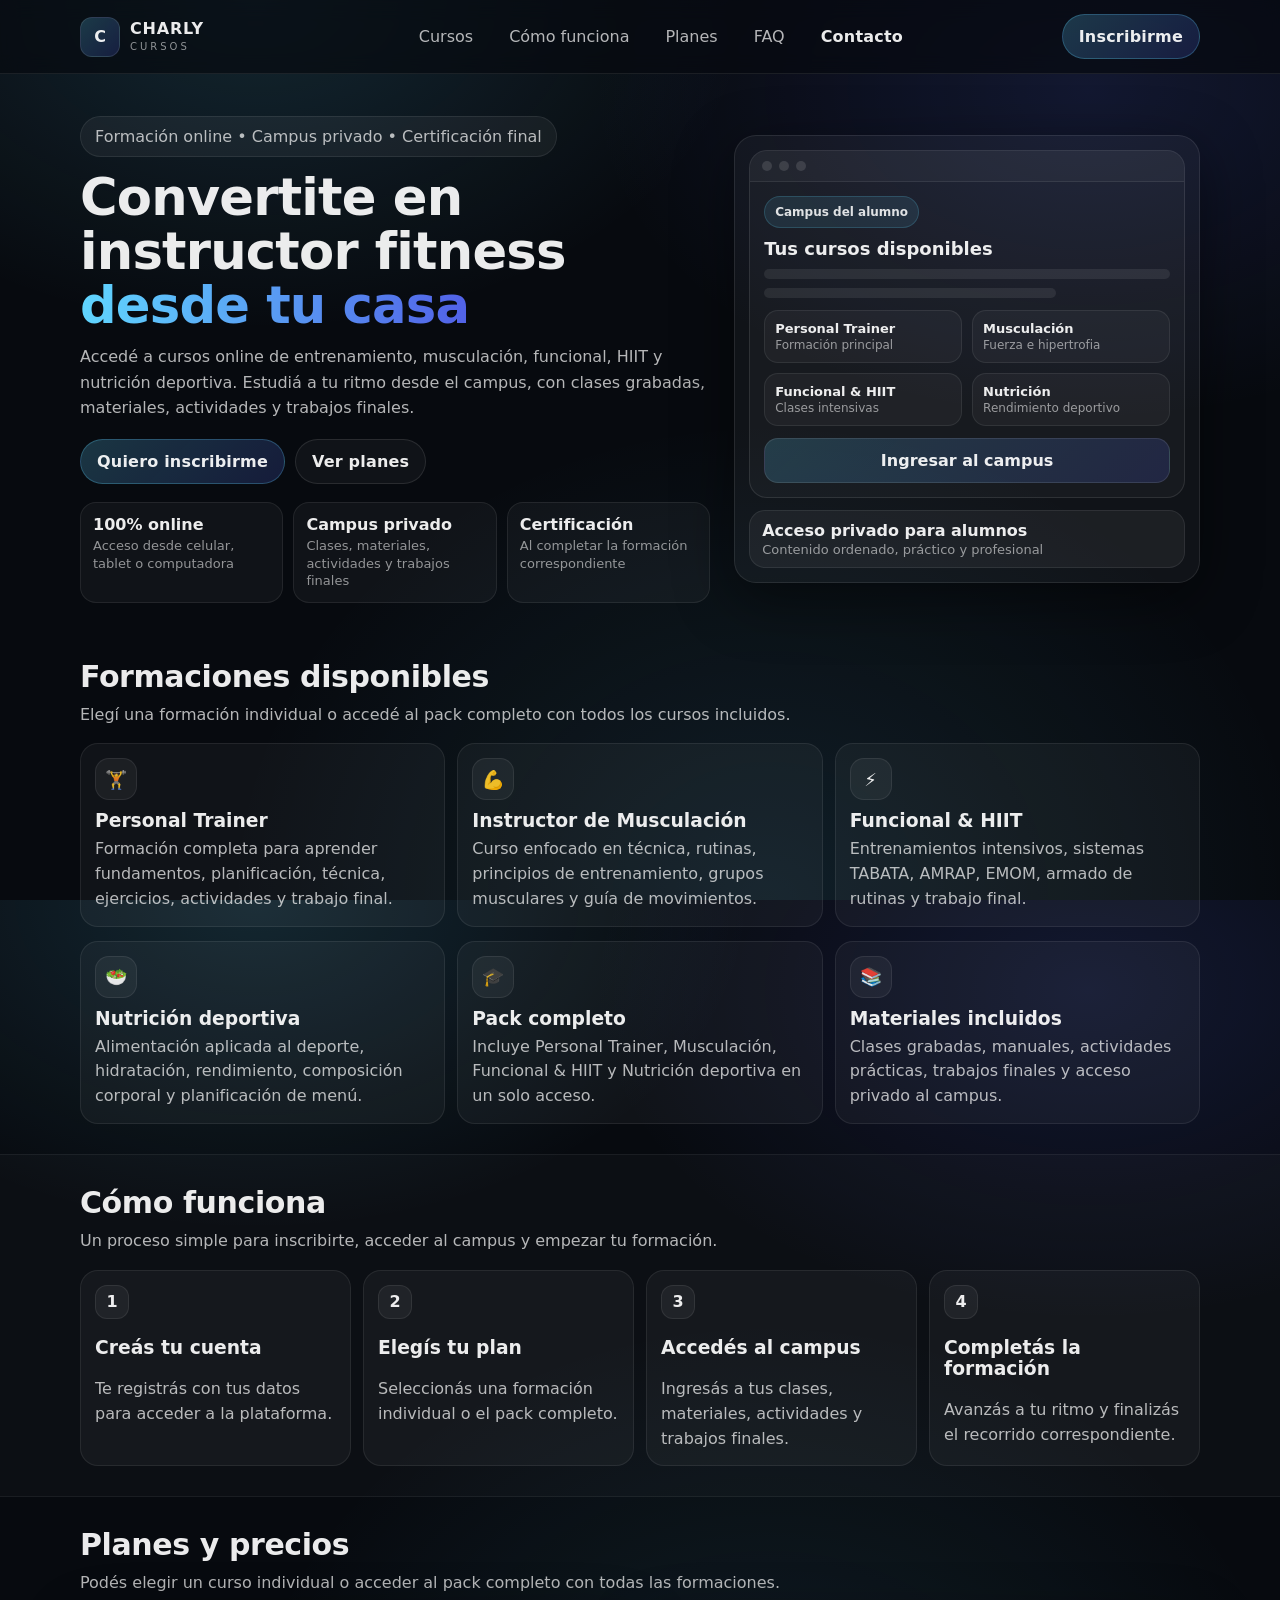
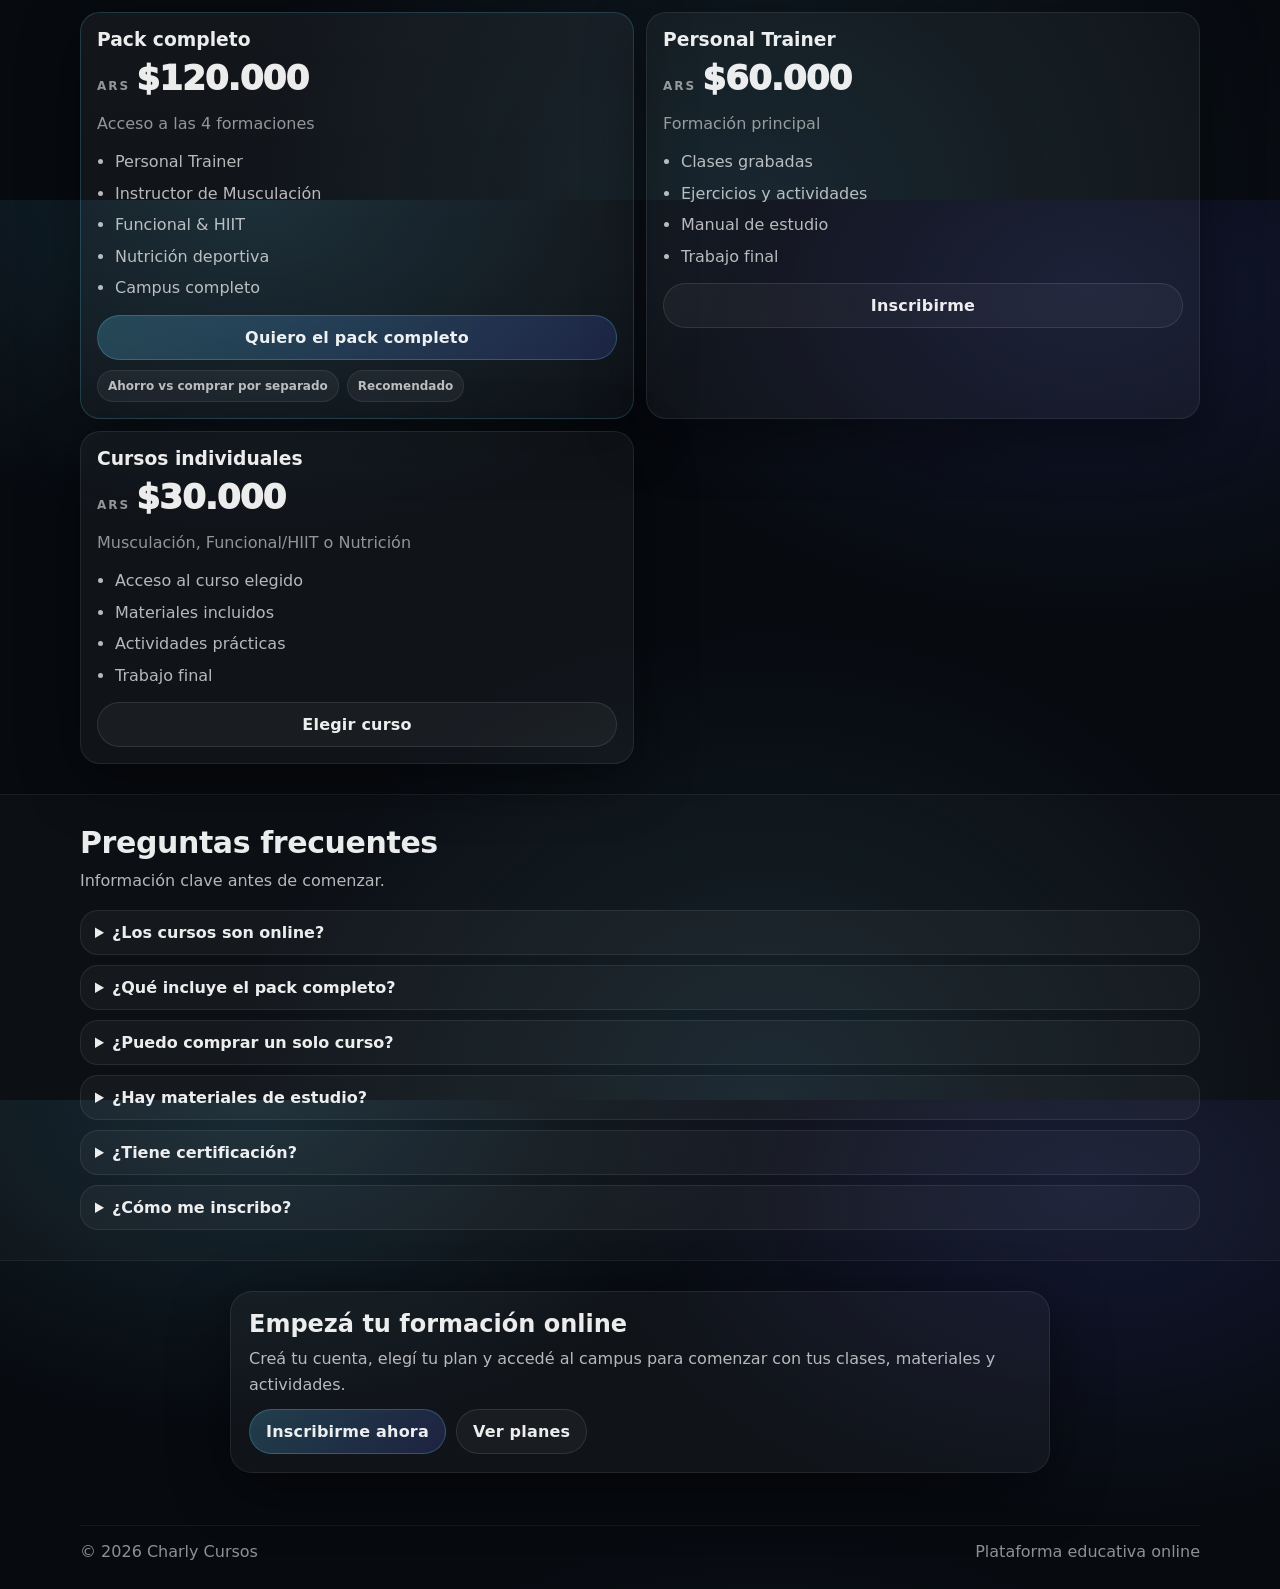
==== commit 0a1be267: "Actualizar index.html" ====
--- a/index.html
+++ b/index.html
@@ -3,8 +3,8 @@
 <head>
   <meta charset="utf-8" />
   <meta name="viewport" content="width=device-width, initial-scale=1" />
-  <meta name="description" content="Curso de Personal Trainer 100% online. Accedé por etapas, cursá a tu ritmo y obtené tu certificación final." />
-  <title>Charly Cursos | Personal Trainer Online</title>
+  <meta name="description" content="Cursos online de entrenamiento, musculación, funcional, HIIT y nutrición deportiva. Accedé al campus, estudiá a tu ritmo y obtené tu certificación." />
+  <title>Charly Cursos | Formación Fitness Online</title>
   <link rel="stylesheet" href="style.css" />
 </head>
 
@@ -20,14 +20,14 @@
       </a>
 
       <nav class="nav" aria-label="Navegación">
+        <a href="#cursos">Cursos</a>
         <a href="#como-funciona">Cómo funciona</a>
-        <a href="#programa">Programa</a>
         <a href="#planes">Planes</a>
         <a href="#faq">FAQ</a>
         <a class="btn btn--ghost" href="#contacto">Contacto</a>
       </nav>
 
-      <a class="btn btn--primary topbar__cta" href="#planes">Inscribirme</a>
+      <a class="btn btn--primary topbar__cta" href="login.html">Inscribirme</a>
     </div>
   </header>
 
@@ -35,35 +35,35 @@
     <section class="hero">
       <div class="container hero__grid">
         <div class="hero__content">
-          <p class="pill">Curso 100% online • Acceso por etapas • Certificación final</p>
+          <p class="pill">Formación online • Campus privado • Certificación final</p>
 
           <h1>
-            Convertite en Personal Trainer certificado
-            <span class="accent">en 6 meses</span>
+            Convertite en instructor fitness
+            <span class="accent">desde tu casa</span>
           </h1>
 
           <p class="hero__subtitle">
-            Formación online con clases grabadas, evaluaciones, materiales de estudio y seguimiento por etapas.
-            Accedé desde cualquier dispositivo y avanzá a tu ritmo dentro de la plataforma.
+            Accedé a cursos online de entrenamiento, musculación, funcional, HIIT y nutrición deportiva.
+            Estudiá a tu ritmo desde el campus, con clases grabadas, materiales, actividades y trabajos finales.
           </p>
 
           <div class="hero__actions">
-            <a class="btn btn--primary" href="#planes">Quiero inscribirme</a>
-            <a class="btn btn--secondary" href="#programa">Ver programa</a>
+            <a class="btn btn--primary" href="login.html">Quiero inscribirme</a>
+            <a class="btn btn--secondary" href="#planes">Ver planes</a>
           </div>
 
           <div class="hero__trust">
             <div class="trust-item">
-              <div class="trust-item__title">6 meses</div>
-              <div class="trust-item__desc">Programa completo dividido en 6 etapas</div>
+              <div class="trust-item__title">100% online</div>
+              <div class="trust-item__desc">Acceso desde celular, tablet o computadora</div>
             </div>
             <div class="trust-item">
-              <div class="trust-item__title">100% online</div>
-              <div class="trust-item__desc">Estudiá desde cualquier lugar y a tu ritmo</div>
+              <div class="trust-item__title">Campus privado</div>
+              <div class="trust-item__desc">Clases, materiales, actividades y trabajos finales</div>
             </div>
             <div class="trust-item">
               <div class="trust-item__title">Certificación</div>
-              <div class="trust-item__desc">Al completar el recorrido y aprobar las evaluaciones</div>
+              <div class="trust-item__desc">Al completar la formación correspondiente</div>
             </div>
           </div>
         </div>
@@ -77,38 +77,87 @@
 
               <div class="mock__body">
                 <div class="mock__badge">Campus del alumno</div>
-                <div class="mock__title">Etapas del programa</div>
+                <div class="mock__title">Tus cursos disponibles</div>
                 <div class="mock__line"></div>
                 <div class="mock__line small"></div>
 
                 <div class="mock__grid">
                   <div class="mock__tile">
-                    <strong>Etapa 1</strong>
-                    <span>Fundamentos</span>
+                    <strong>Personal Trainer</strong>
+                    <span>Formación principal</span>
                   </div>
                   <div class="mock__tile">
-                    <strong>Etapa 2</strong>
-                    <span>Técnica y ejecución</span>
+                    <strong>Musculación</strong>
+                    <span>Fuerza e hipertrofia</span>
                   </div>
                   <div class="mock__tile">
-                    <strong>Etapa 3</strong>
-                    <span>Planificación</span>
+                    <strong>Funcional & HIIT</strong>
+                    <span>Clases intensivas</span>
                   </div>
                   <div class="mock__tile">
-                    <strong>Etapa 4</strong>
-                    <span>Evaluaciones</span>
+                    <strong>Nutrición</strong>
+                    <span>Rendimiento deportivo</span>
                   </div>
                 </div>
 
-                <div class="mock__cta">Ingresar al curso</div>
+                <div class="mock__cta">Ingresar al campus</div>
               </div>
             </div>
 
             <div class="media-card__badge">
               <strong>Acceso privado para alumnos</strong>
-              <span>Contenido, materiales, evaluaciones y progreso</span>
-            </div>
-          </div>
+              <span>Contenido ordenado, práctico y profesional</span>
+            </div>
+          </div>
+        </div>
+      </div>
+    </section>
+
+    <section id="cursos" class="section">
+      <div class="container">
+        <div class="section__head">
+          <h2>Formaciones disponibles</h2>
+          <p>Elegí una formación individual o accedé al pack completo con todos los cursos incluidos.</p>
+        </div>
+
+        <div class="cards3">
+          <article class="card">
+            <div class="card__icon">🏋️</div>
+            <h3>Personal Trainer</h3>
+            <p>Formación completa para aprender fundamentos, planificación, técnica, ejercicios, actividades y trabajo final.</p>
+          </article>
+
+          <article class="card">
+            <div class="card__icon">💪</div>
+            <h3>Instructor de Musculación</h3>
+            <p>Curso enfocado en técnica, rutinas, principios de entrenamiento, grupos musculares y guía de movimientos.</p>
+          </article>
+
+          <article class="card">
+            <div class="card__icon">⚡</div>
+            <h3>Funcional & HIIT</h3>
+            <p>Entrenamientos intensivos, sistemas TABATA, AMRAP, EMOM, armado de rutinas y trabajo final.</p>
+          </article>
+        </div>
+
+        <div class="cards3" style="margin-top:14px;">
+          <article class="card">
+            <div class="card__icon">🥗</div>
+            <h3>Nutrición deportiva</h3>
+            <p>Alimentación aplicada al deporte, hidratación, rendimiento, composición corporal y planificación de menú.</p>
+          </article>
+
+          <article class="card">
+            <div class="card__icon">🎓</div>
+            <h3>Pack completo</h3>
+            <p>Incluye Personal Trainer, Musculación, Funcional & HIIT y Nutrición deportiva en un solo acceso.</p>
+          </article>
+
+          <article class="card">
+            <div class="card__icon">📚</div>
+            <h3>Materiales incluidos</h3>
+            <p>Clases grabadas, manuales, actividades prácticas, trabajos finales y acceso privado al campus.</p>
+          </article>
         </div>
       </div>
     </section>
@@ -117,288 +166,141 @@
       <div class="container">
         <div class="section__head">
           <h2>Cómo funciona</h2>
-          <p>Un proceso simple para que el alumno entre, se inscriba y curse todo desde la plataforma.</p>
+          <p>Un proceso simple para inscribirte, acceder al campus y empezar tu formación.</p>
         </div>
 
         <div class="steps">
           <div class="step">
             <div class="step__n">1</div>
-            <h3>Te registrás</h3>
-            <p>Creás tu cuenta y elegís cómo querés empezar el curso.</p>
-          </div>
+            <h3>Creás tu cuenta</h3>
+            <p>Te registrás con tus datos para acceder a la plataforma.</p>
+          </div>
+
           <div class="step">
             <div class="step__n">2</div>
-            <h3>Realizás el pago</h3>
-            <p>Podés comprar el curso completo o acceder por etapas.</p>
-          </div>
+            <h3>Elegís tu plan</h3>
+            <p>Seleccionás una formación individual o el pack completo.</p>
+          </div>
+
           <div class="step">
             <div class="step__n">3</div>
-            <h3>Accedés al contenido</h3>
-            <p>Entrás a la plataforma y empezás desde la primera etapa.</p>
-          </div>
+            <h3>Accedés al campus</h3>
+            <p>Ingresás a tus clases, materiales, actividades y trabajos finales.</p>
+          </div>
+
           <div class="step">
             <div class="step__n">4</div>
-            <h3>Avanzás y certificás</h3>
-            <p>Completás módulos, rendís evaluaciones y obtenés tu certificación.</p>
-          </div>
-        </div>
-      </div>
-    </section>
-
-    <section id="programa" class="section">
+            <h3>Completás la formación</h3>
+            <p>Avanzás a tu ritmo y finalizás el recorrido correspondiente.</p>
+          </div>
+        </div>
+      </div>
+    </section>
+
+    <section id="planes" class="section">
       <div class="container">
         <div class="section__head">
-          <h2>Curso de Personal Trainer</h2>
-          <p>
-            Un programa pensado para formarte de manera progresiva, con contenido organizado por etapas,
-            materiales de apoyo y evaluaciones para validar cada avance.
-          </p>
-        </div>
-
-        <div class="kpis">
-          <div class="kpi">
-            <div class="kpi__n">6</div>
-            <div class="kpi__t">etapas</div>
-            <div class="kpi__d">Una etapa por mes dentro del recorrido completo</div>
-          </div>
-          <div class="kpi">
-            <div class="kpi__n">24/7</div>
-            <div class="kpi__t">acceso</div>
-            <div class="kpi__d">Contenido disponible desde celular, tablet o PC</div>
-          </div>
-          <div class="kpi">
-            <div class="kpi__n">Clases</div>
-            <div class="kpi__t">grabadas</div>
-            <div class="kpi__d">Para que repases cada tema las veces que necesites</div>
-          </div>
-          <div class="kpi">
-            <div class="kpi__n">Final</div>
-            <div class="kpi__t">certificado</div>
-            <div class="kpi__d">Al completar el programa y sus evaluaciones</div>
-          </div>
-        </div>
-
-        <div class="cards3" style="margin-top:14px;">
-          <article class="card">
-            <div class="card__icon">📚</div>
-            <h3>Contenido por etapas</h3>
-            <p>El curso está dividido en 6 etapas para que avances paso a paso y con una estructura clara.</p>
-          </article>
-
-          <article class="card">
-            <div class="card__icon">🎥</div>
-            <h3>Clases grabadas y encuentros</h3>
-            <p>Accedé a clases grabadas y a encuentros en vivo por Zoom o Meet, que luego quedan disponibles.</p>
-          </article>
-
-          <article class="card">
-            <div class="card__icon">📝</div>
-            <h3>Evaluaciones</h3>
-            <p>Incluye evaluaciones multiple choice y actividades prácticas que corrige el profesor.</p>
-          </article>
-        </div>
-
-        <div class="two-col" style="margin-top:18px;">
-          <div class="box">
-            <h3>¿Para quién es?</h3>
-            <ul class="list">
-              <li>Para quienes quieren formarse como Personal Trainer desde cero.</li>
-              <li>Para quienes ya entrenan y quieren profesionalizar su conocimiento.</li>
-              <li>Para quienes buscan una certificación con contenido ordenado y aplicable.</li>
+          <h2>Planes y precios</h2>
+          <p>Podés elegir un curso individual o acceder al pack completo con todas las formaciones.</p>
+        </div>
+
+        <div class="pricing pricing--plans">
+          <article class="price-card price-card--featured">
+            <div class="price-card__top">
+              <h3>Pack completo</h3>
+              <div class="price"><span>ARS</span>$120.000</div>
+              <p class="muted">Acceso a las 4 formaciones</p>
+            </div>
+
+            <ul class="bullets">
+              <li>Personal Trainer</li>
+              <li>Instructor de Musculación</li>
+              <li>Funcional & HIIT</li>
+              <li>Nutrición deportiva</li>
+              <li>Campus completo</li>
             </ul>
-          </div>
-
-          <div class="box">
-            <h3>¿Qué incluye la plataforma?</h3>
-            <ul class="list">
-              <li>Acceso privado al campus.</li>
-              <li>Videos y materiales por módulo.</li>
-              <li>Evaluaciones por etapa.</li>
-              <li>Seguimiento del recorrido.</li>
-              <li>Certificación final.</li>
-            </ul>
-          </div>
-        </div>
-
-        <div class="section__head" style="margin-top:22px;">
-          <h2>Modalidad del curso</h2>
-          <p>Todo el recorrido está pensado para que el alumno estudie con una lógica clara y profesional.</p>
-        </div>
-
-        <div class="cards3">
-          <article class="card">
-            <div class="card__icon">🗂️</div>
-            <h3>Avance por etapas</h3>
-            <p>El contenido se cursa de forma progresiva, desbloqueando cada parte del programa según el avance.</p>
-          </article>
-
-          <article class="card">
-            <div class="card__icon">📱</div>
-            <h3>Acceso desde cualquier dispositivo</h3>
-            <p>La plataforma está preparada para que el alumno pueda estudiar desde celular, notebook o computadora.</p>
-          </article>
-
-          <article class="card">
-            <div class="card__icon">🎓</div>
-            <h3>Certificación final</h3>
-            <p>Una vez completado el recorrido y aprobadas las evaluaciones, se entrega la certificación correspondiente.</p>
-          </article>
-        </div>
-
-        <div class="section__head" style="margin-top:22px;">
-          <h2>Etapas del programa</h2>
-          <p>Esto después lo ajustás con los nombres reales que te pase Charly.</p>
-        </div>
-
-        <div class="stages">
-          <article class="stage-card">
-            <span class="stage-card__number">01</span>
-            <h3>Etapa 1</h3>
-            <p>Introducción, fundamentos y base del programa.</p>
-          </article>
-
-          <article class="stage-card">
-            <span class="stage-card__number">02</span>
-            <h3>Etapa 2</h3>
-            <p>Técnica, ejecución y comprensión de movimientos.</p>
-          </article>
-
-          <article class="stage-card">
-            <span class="stage-card__number">03</span>
-            <h3>Etapa 3</h3>
-            <p>Planificación del entrenamiento y progresiones.</p>
-          </article>
-
-          <article class="stage-card">
-            <span class="stage-card__number">04</span>
-            <h3>Etapa 4</h3>
-            <p>Aplicación práctica, criterios y correcciones.</p>
-          </article>
-
-          <article class="stage-card">
-            <span class="stage-card__number">05</span>
-            <h3>Etapa 5</h3>
-            <p>Evaluaciones, análisis y consolidación de contenidos.</p>
-          </article>
-
-          <article class="stage-card">
-            <span class="stage-card__number">06</span>
-            <h3>Etapa 6</h3>
-            <p>Cierre del recorrido, evaluación final y certificación.</p>
-          </article>
-        </div>
-
-        <div class="section__head" style="margin-top:22px;">
-          <h2>Opiniones</h2>
-          <p>Después reemplazás esto por testimonios reales o capturas de alumnos.</p>
-        </div>
-
-        <div class="testimonials">
-          <div class="t-card">
-            <div class="t-stars">★★★★★</div>
-            <p>“Muy claro y bien organizado. Me ayudó a avanzar con una estructura real.”</p>
-            <div class="t-name">Alumno/a</div>
-          </div>
-          <div class="t-card">
-            <div class="t-stars">★★★★★</div>
-            <p>“La plataforma está ordenada y las clases se entienden muy bien.”</p>
-            <div class="t-name">Alumno/a</div>
-          </div>
-          <div class="t-card">
-            <div class="t-stars">★★★★★</div>
-            <p>“Sentí que cursé algo serio, profesional y aplicable.”</p>
-            <div class="t-name">Alumno/a</div>
-          </div>
-        </div>
-      </div>
-    </section>
-
-    <section id="planes" class="section section--alt">
-      <div class="container">
-        <div class="section__head">
-          <h2>Formas de inscripción</h2>
-          <p>Elegí la modalidad que mejor se adapte a vos: curso completo o acceso por etapas.</p>
-        </div>
-
-        <div class="pricing pricing--plans">
+
+            <a class="btn btn--primary btn--full" href="login.html">Quiero el pack completo</a>
+
+            <div class="payrow">
+              <span class="paytag">Ahorro vs comprar por separado</span>
+              <span class="paytag">Recomendado</span>
+            </div>
+          </article>
+
           <article class="price-card">
             <div class="price-card__top">
-              <h3>Por etapa</h3>
-              <div class="price"><span>ARS</span>Consultar</div>
-              <p class="muted">Ideal para avanzar paso a paso</p>
+              <h3>Personal Trainer</h3>
+              <div class="price"><span>ARS</span>$60.000</div>
+              <p class="muted">Formación principal</p>
             </div>
 
             <ul class="bullets">
-              <li>Acceso a una etapa del programa</li>
-              <li>Videos y materiales correspondientes</li>
-              <li>Evaluaciones de esa etapa</li>
-              <li>Posibilidad de seguir con la próxima</li>
+              <li>Clases grabadas</li>
+              <li>Ejercicios y actividades</li>
+              <li>Manual de estudio</li>
+              <li>Trabajo final</li>
             </ul>
 
-            <a class="btn btn--secondary btn--full" href="#contacto">Consultar etapa</a>
-          </article>
-
-          <article class="price-card price-card--featured">
+            <a class="btn btn--secondary btn--full" href="login.html">Inscribirme</a>
+          </article>
+
+          <article class="price-card">
             <div class="price-card__top">
-              <h3>Curso completo</h3>
-              <div class="price"><span>ARS</span>Consultar</div>
-              <p class="muted">La opción más completa para hacer todo el recorrido</p>
+              <h3>Cursos individuales</h3>
+              <div class="price"><span>ARS</span>$30.000</div>
+              <p class="muted">Musculación, Funcional/HIIT o Nutrición</p>
             </div>
 
             <ul class="bullets">
-              <li>Acceso al programa completo por etapas</li>
-              <li>Videos, PDFs y materiales de apoyo</li>
-              <li>Evaluaciones multiple choice y prácticas</li>
-              <li>Certificación final</li>
+              <li>Acceso al curso elegido</li>
+              <li>Materiales incluidos</li>
+              <li>Actividades prácticas</li>
+              <li>Trabajo final</li>
             </ul>
 
-            <a class="btn btn--primary btn--full" href="#contacto">Quiero inscribirme</a>
-
-            <div class="payrow">
-              <span class="paytag">Argentina: MercadoPago</span>
-              <span class="paytag">Otros medios: a definir</span>
-            </div>
-          </article>
-        </div>
-      </div>
-    </section>
-
-    <section id="faq" class="section">
+            <a class="btn btn--secondary btn--full" href="login.html">Elegir curso</a>
+          </article>
+        </div>
+      </div>
+    </section>
+
+    <section id="faq" class="section section--alt">
       <div class="container">
         <div class="section__head">
           <h2>Preguntas frecuentes</h2>
-          <p>Respuestas claras para bajar dudas antes de la inscripción.</p>
+          <p>Información clave antes de comenzar.</p>
         </div>
 
         <div class="faq">
           <details>
-            <summary>¿Necesito experiencia previa?</summary>
-            <p>No necesariamente. El programa está pensado para acompañar un recorrido progresivo.</p>
-          </details>
-
-          <details>
-            <summary>¿Cuánto dura el curso?</summary>
-            <p>La duración completa es de 6 meses, organizada en 6 etapas.</p>
-          </details>
-
-          <details>
-            <summary>¿Cómo accedo al contenido?</summary>
-            <p>Una vez inscripto, ingresás a la plataforma con tu cuenta y avanzás por etapas.</p>
-          </details>
-
-          <details>
-            <summary>¿Las clases en vivo quedan grabadas?</summary>
-            <p>Sí, los encuentros en vivo pueden quedar cargados dentro de la plataforma para volver a verlos.</p>
-          </details>
-
-          <details>
-            <summary>¿El curso tiene certificación?</summary>
-            <p>Sí, al completar el recorrido y aprobar las evaluaciones correspondientes.</p>
-          </details>
-
-          <details>
-            <summary>¿Se puede hacer desde el celular?</summary>
-            <p>Sí, la plataforma es compatible con celular, tablet y computadora.</p>
+            <summary>¿Los cursos son online?</summary>
+            <p>Sí. El contenido está cargado dentro del campus y podés acceder desde cualquier dispositivo.</p>
+          </details>
+
+          <details>
+            <summary>¿Qué incluye el pack completo?</summary>
+            <p>Incluye Personal Trainer, Instructor de Musculación, Funcional & HIIT y Nutrición deportiva.</p>
+          </details>
+
+          <details>
+            <summary>¿Puedo comprar un solo curso?</summary>
+            <p>Sí. Podés comprar una formación individual o elegir el pack completo.</p>
+          </details>
+
+          <details>
+            <summary>¿Hay materiales de estudio?</summary>
+            <p>Sí. Cada curso incluye clases, manuales, actividades, materiales complementarios y trabajo final.</p>
+          </details>
+
+          <details>
+            <summary>¿Tiene certificación?</summary>
+            <p>Sí. La certificación se entrega al completar la formación correspondiente y sus actividades finales.</p>
+          </details>
+
+          <details>
+            <summary>¿Cómo me inscribo?</summary>
+            <p>Ingresás a “Inscribirme”, creás tu cuenta, elegís el plan y accedés al campus.</p>
           </details>
         </div>
       </div>
@@ -407,20 +309,16 @@
     <section id="contacto" class="section contact">
       <div class="container contact__grid">
         <div class="contact__card">
-          <h2>Empezá tu formación profesional</h2>
+          <h2>Empezá tu formación online</h2>
           <p>
-            Sumate al curso, accedé a la plataforma y empezá a avanzar por etapas con contenido,
-            materiales y evaluaciones pensadas para una formación real.
+            Creá tu cuenta, elegí tu plan y accedé al campus para comenzar con tus clases,
+            materiales y actividades.
           </p>
 
           <div class="contact__actions">
-            <a class="btn btn--primary" href="#">Hablar por WhatsApp</a>
-            <a class="btn btn--secondary" href="#planes">Ver inscripción</a>
-          </div>
-
-          <p class="mini muted">
-            * Reemplazar link de WhatsApp, precios reales, nombres de etapas, testimonios y contenido final.
-          </p>
+            <a class="btn btn--primary" href="login.html">Inscribirme ahora</a>
+            <a class="btn btn--secondary" href="planes.html">Ver planes</a>
+          </div>
         </div>
       </div>
     </section>
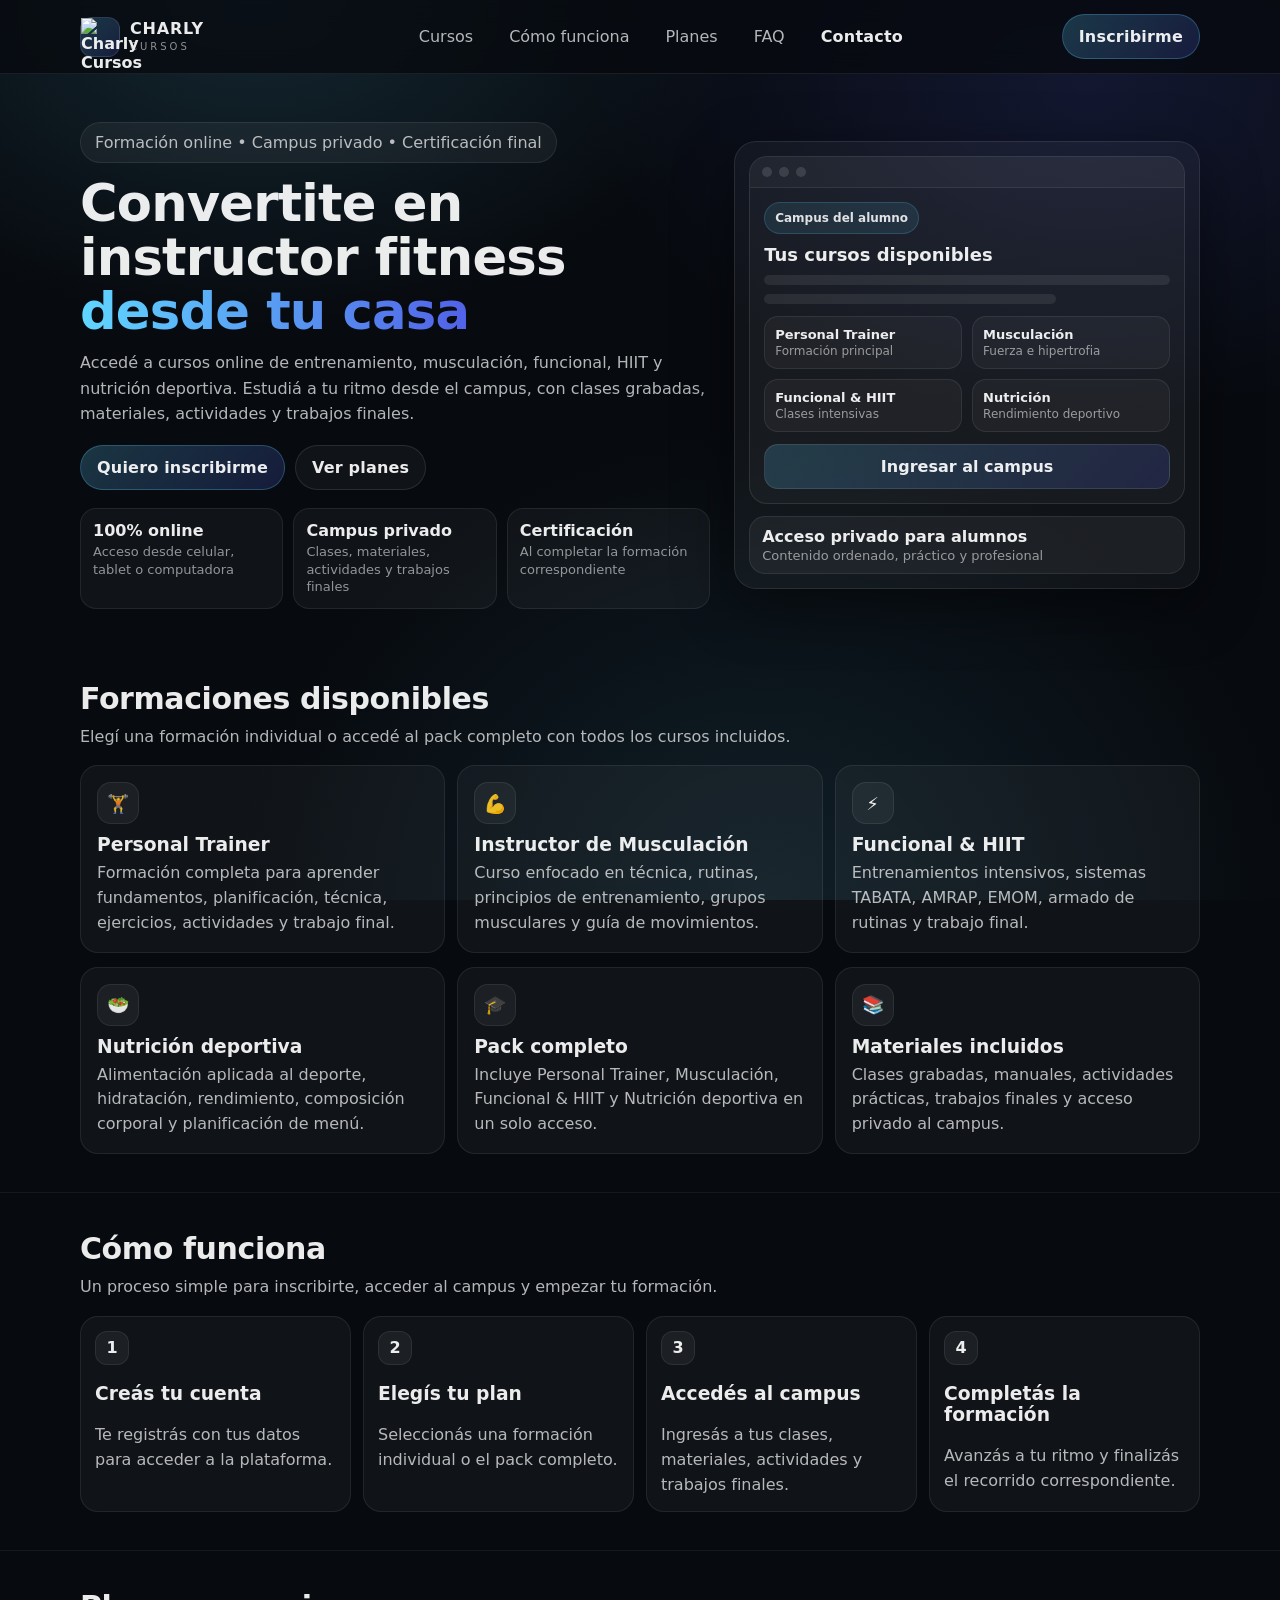
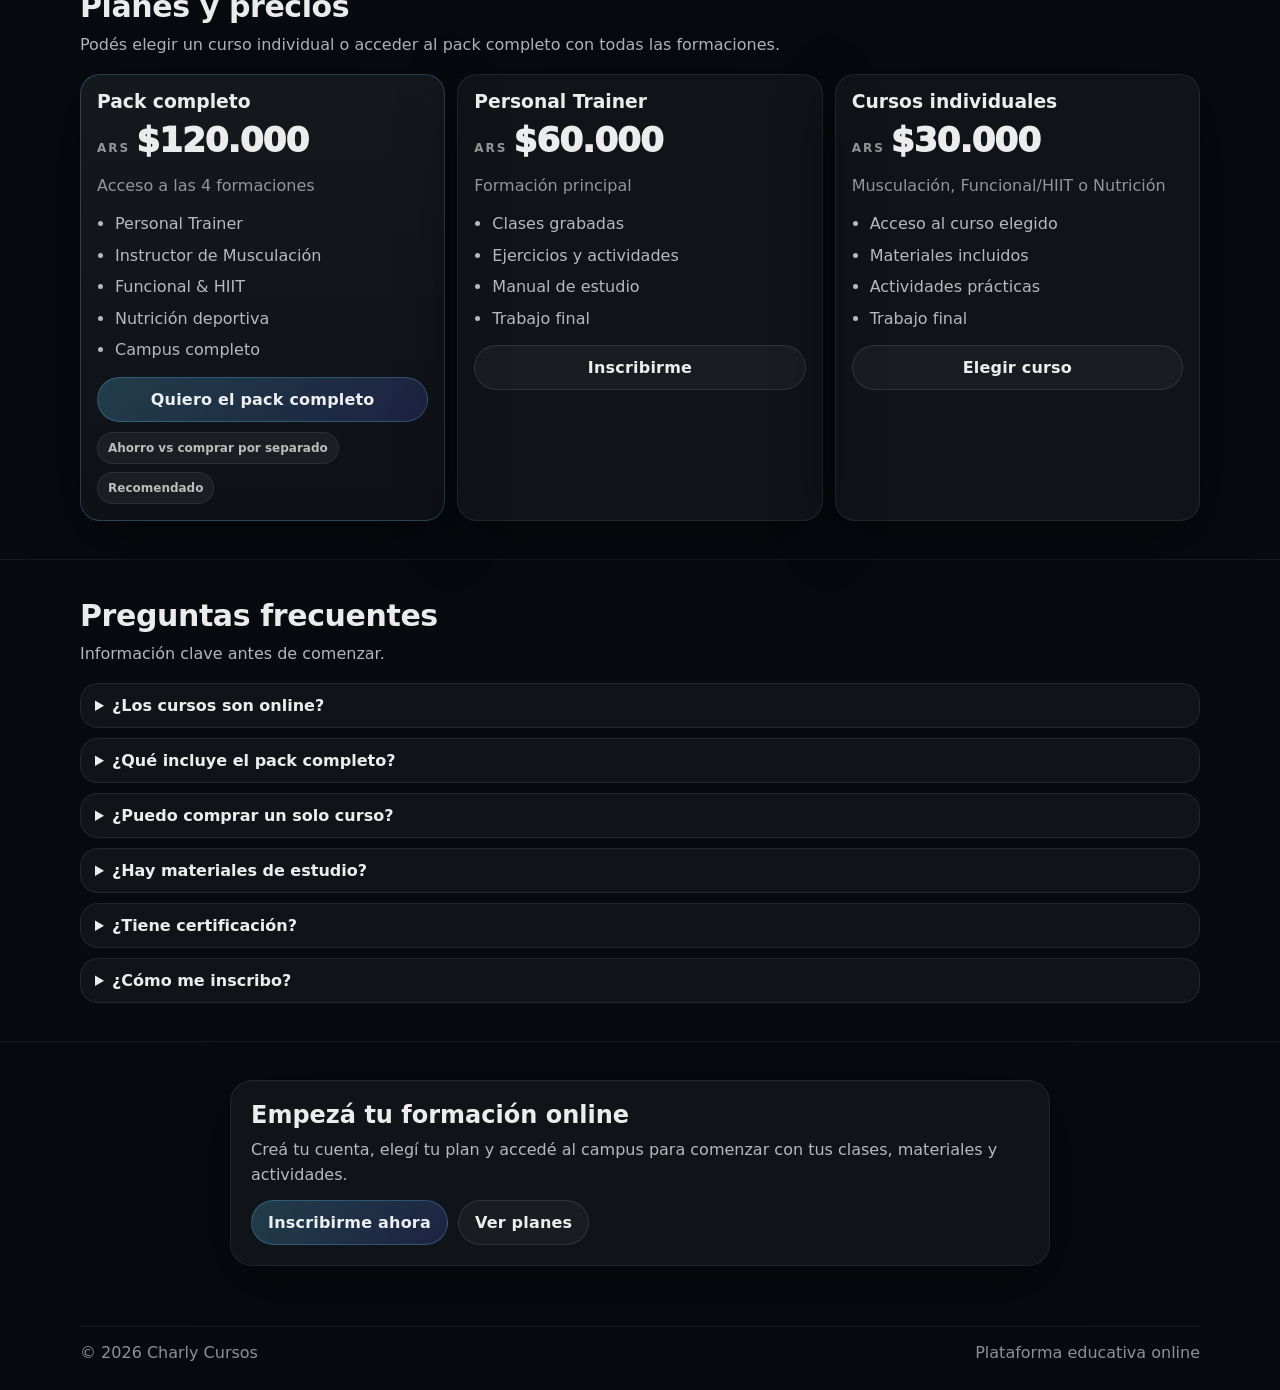
==== commit 726b8499: "Update brand logo in index.html" ====
--- a/index.html
+++ b/index.html
@@ -12,7 +12,9 @@
   <header class="topbar" id="inicio">
     <div class="container topbar__inner">
       <a class="brand" href="#inicio" aria-label="Charly Cursos">
-        <span class="brand__mark">C</span>
+        <span class="brand__mark">
+  <img src="assets/logo-charly.png" alt="Charly Cursos">
+</span>
         <span class="brand__text">
           <strong>CHARLY</strong>
           <small>CURSOS</small>
@@ -335,4 +337,4 @@
     document.getElementById("year").textContent = new Date().getFullYear();
   </script>
 </body>
-</html>+</html>
--- a/style.css
+++ b/style.css
@@ -1,38 +1,38 @@
 :root{
-  --bg: #070a0f;
-  --panel: rgba(255,255,255,.06);
-  --panel2: rgba(255,255,255,.08);
-  --stroke: rgba(255,255,255,.10);
-  --text: rgba(255,255,255,.92);
-  --muted: rgba(255,255,255,.70);
-  --muted2: rgba(255,255,255,.55);
-
-  --accent: #60d6ff;
-  --accent2: #5a6bff;
-  --shadow: 0 16px 60px rgba(0,0,0,.45);
-
-  --container: 1120px;
-}
-
-*{ box-sizing:border-box; }
-html,body{ height:100%; }
+  --bg:#070a0f;
+  --panel:rgba(255,255,255,.06);
+  --panel2:rgba(255,255,255,.08);
+  --stroke:rgba(255,255,255,.10);
+  --text:rgba(255,255,255,.92);
+  --muted:rgba(255,255,255,.70);
+  --muted2:rgba(255,255,255,.55);
+  --accent:#60d6ff;
+  --accent2:#5a6bff;
+  --shadow:0 16px 60px rgba(0,0,0,.45);
+  --container:1120px;
+}
+
+*{box-sizing:border-box}
+html,body{min-height:100%}
 
 body{
   margin:0;
-  font-family: ui-sans-serif, system-ui, -apple-system, Segoe UI, Roboto, Arial, sans-serif;
+  font-family:ui-sans-serif,system-ui,-apple-system,Segoe UI,Roboto,Arial,sans-serif;
   color:var(--text);
-  background:
+  background-color:var(--bg);
+  background-image:
     radial-gradient(900px 600px at 20% 0%, rgba(96,214,255,.14), transparent 55%),
     radial-gradient(900px 600px at 85% 10%, rgba(90,107,255,.14), transparent 55%),
-    radial-gradient(900px 800px at 60% 100%, rgba(96,214,255,.10), transparent 60%),
-    var(--bg);
-}
-
-a{ color:inherit; text-decoration:none; }
-img{ max-width:100%; display:block; }
+    radial-gradient(900px 800px at 60% 100%, rgba(96,214,255,.10), transparent 60%);
+  background-attachment:fixed;
+  overflow-x:hidden;
+}
+
+a{color:inherit;text-decoration:none}
+img{max-width:100%;display:block}
 
 .container{
-  width:min(var(--container), 92%);
+  width:min(var(--container),92%);
   margin:0 auto;
 }
 
@@ -48,35 +48,37 @@
   color:var(--text);
   font-weight:700;
   letter-spacing:.2px;
-  transition:transform .12s ease, background .12s ease, border-color .12s ease;
+  transition:transform .12s ease,background .12s ease,border-color .12s ease;
   user-select:none;
   white-space:nowrap;
 }
+
 .btn:hover{
   transform:translateY(-1px);
   background:rgba(255,255,255,.09);
   border-color:rgba(255,255,255,.16);
 }
-.btn:active{ transform:translateY(0); }
+
+.btn:active{transform:translateY(0)}
 
 .btn--primary{
   border-color:rgba(96,214,255,.25);
-  background:linear-gradient(135deg, rgba(96,214,255,.22), rgba(90,107,255,.18));
-}
-.btn--secondary{
-  background:rgba(255,255,255,.04);
-}
-.btn--ghost{ background:transparent; }
-.btn--full{ width:100%; }
+  background:linear-gradient(135deg,rgba(96,214,255,.22),rgba(90,107,255,.18));
+}
+
+.btn--secondary{background:rgba(255,255,255,.04)}
+.btn--ghost{background:transparent}
+.btn--full{width:100%}
 
 .topbar{
   position:sticky;
   top:0;
   z-index:50;
-  background:rgba(7,10,15,.68);
-  backdrop-filter:blur(10px);
+  background:rgba(7,10,15,.76);
+  backdrop-filter:blur(12px);
   border-bottom:1px solid rgba(255,255,255,.08);
 }
+
 .topbar__inner{
   display:flex;
   align-items:center;
@@ -91,6 +93,7 @@
   gap:10px;
   min-width:180px;
 }
+
 .brand__mark{
   width:40px;
   height:40px;
@@ -98,14 +101,16 @@
   display:grid;
   place-items:center;
   font-weight:900;
-  background:linear-gradient(135deg, rgba(96,214,255,.22), rgba(90,107,255,.18));
+  background:linear-gradient(135deg,rgba(96,214,255,.22),rgba(90,107,255,.18));
   border:1px solid rgba(255,255,255,.10);
 }
+
 .brand__text strong{
   display:block;
   line-height:1;
   letter-spacing:.8px;
 }
+
 .brand__text small{
   display:block;
   color:var(--muted2);
@@ -120,25 +125,29 @@
   gap:14px;
   color:var(--muted);
 }
+
 .nav a{
-  padding:10px 10px;
+  padding:10px;
   border-radius:12px;
   border:1px solid transparent;
 }
+
 .nav a:hover{
   background:rgba(255,255,255,.05);
   border-color:rgba(255,255,255,.08);
 }
 
 .hero{
-  padding:42px 0 26px;
-}
+  padding:48px 0 34px;
+}
+
 .hero__grid{
   display:grid;
   grid-template-columns:1.15fr .85fr;
   gap:24px;
   align-items:center;
 }
+
 .pill{
   display:inline-flex;
   align-items:center;
@@ -150,18 +159,21 @@
   color:var(--muted);
   margin:0 0 14px;
 }
+
 h1{
   margin:0 0 12px;
-  font-size:clamp(30px, 4vw, 52px);
+  font-size:clamp(30px,4vw,52px);
   line-height:1.05;
-  letter-spacing:-0.8px;
-}
+  letter-spacing:-.8px;
+}
+
 .accent{
-  background:linear-gradient(90deg, var(--accent), rgba(90,107,255,.9));
+  background:linear-gradient(90deg,var(--accent),rgba(90,107,255,.9));
   -webkit-background-clip:text;
   background-clip:text;
   color:transparent;
 }
+
 .hero__subtitle{
   margin:0 0 18px;
   color:var(--muted);
@@ -169,27 +181,32 @@
   line-height:1.6;
   max-width:62ch;
 }
+
 .hero__actions{
   display:flex;
   gap:10px;
   flex-wrap:wrap;
   margin-bottom:18px;
 }
+
 .hero__trust{
   display:grid;
-  grid-template-columns:repeat(3, minmax(0,1fr));
+  grid-template-columns:repeat(3,minmax(0,1fr));
   gap:10px;
 }
+
 .trust-item{
   background:rgba(255,255,255,.04);
   border:1px solid rgba(255,255,255,.08);
   border-radius:16px;
   padding:12px;
 }
+
 .trust-item__title{
   font-weight:800;
   margin-bottom:3px;
 }
+
 .trust-item__desc{
   color:var(--muted2);
   font-size:13px;
@@ -203,6 +220,7 @@
   padding:14px;
   box-shadow:var(--shadow);
 }
+
 .media-card__badge{
   margin-top:12px;
   background:rgba(255,255,255,.05);
@@ -210,7 +228,9 @@
   border-radius:16px;
   padding:10px 12px;
 }
-.media-card__badge strong{ display:block; }
+
+.media-card__badge strong{display:block}
+
 .media-card__badge span{
   display:block;
   color:var(--muted2);
@@ -224,6 +244,7 @@
   border:1px solid rgba(255,255,255,.10);
   background:rgba(255,255,255,.03);
 }
+
 .mock__top{
   display:flex;
   align-items:center;
@@ -232,13 +253,16 @@
   border-bottom:1px solid rgba(255,255,255,.08);
   background:rgba(255,255,255,.03);
 }
+
 .dot{
   width:10px;
   height:10px;
   border-radius:999px;
   background:rgba(255,255,255,.12);
 }
-.mock__body{ padding:14px; }
+
+.mock__body{padding:14px}
+
 .mock__badge{
   display:inline-flex;
   padding:8px 10px;
@@ -249,11 +273,13 @@
   font-weight:800;
   font-size:12px;
 }
+
 .mock__title{
   font-weight:900;
   font-size:18px;
   margin:10px 0;
 }
+
 .mock__line{
   height:10px;
   width:100%;
@@ -261,51 +287,65 @@
   background:rgba(255,255,255,.08);
   margin-bottom:9px;
 }
-.mock__line.small{ width:72%; }
+
+.mock__line.small{width:72%}
+
 .mock__grid{
   display:grid;
-  grid-template-columns:repeat(2, minmax(0,1fr));
+  grid-template-columns:repeat(2,minmax(0,1fr));
   gap:10px;
   margin-top:12px;
 }
+
 .mock__tile{
   border-radius:14px;
   background:rgba(255,255,255,.04);
   border:1px solid rgba(255,255,255,.08);
   padding:10px;
 }
+
 .mock__tile strong{
   display:block;
   font-size:13px;
 }
+
 .mock__tile span{
   display:block;
   font-size:12px;
   color:var(--muted2);
   margin-top:2px;
 }
+
 .mock__cta{
   margin-top:12px;
   border-radius:14px;
   padding:12px 10px;
   text-align:center;
   font-weight:900;
-  background:linear-gradient(135deg, rgba(96,214,255,.18), rgba(90,107,255,.16));
+  background:linear-gradient(135deg,rgba(96,214,255,.18),rgba(90,107,255,.16));
   border:1px solid rgba(255,255,255,.10);
 }
 
-.section{ padding:30px 0; }
+.section{
+  padding:38px 0;
+}
+
 .section--alt{
-  background:rgba(255,255,255,.02);
+  background:transparent;
   border-top:1px solid rgba(255,255,255,.06);
   border-bottom:1px solid rgba(255,255,255,.06);
 }
-.section__head{ margin-bottom:16px; }
+
+.section__head{
+  margin-bottom:16px;
+}
+
 .section__head h2{
   margin:0 0 8px;
-  font-size:clamp(22px, 2.4vw, 30px);
-  letter-spacing:-0.4px;
-}
+  font-size:clamp(22px,2.4vw,30px);
+  letter-spacing:-.4px;
+}
+
 .section__head p{
   margin:0;
   color:var(--muted);
@@ -315,15 +355,17 @@
 
 .cards3{
   display:grid;
-  grid-template-columns:repeat(3, minmax(0,1fr));
+  grid-template-columns:repeat(3,minmax(0,1fr));
   gap:12px;
 }
+
 .card{
   background:rgba(255,255,255,.04);
   border:1px solid rgba(255,255,255,.08);
   border-radius:18px;
-  padding:14px;
-}
+  padding:16px;
+}
+
 .card__icon{
   width:42px;
   height:42px;
@@ -335,7 +377,9 @@
   margin-bottom:10px;
   font-size:18px;
 }
-.card h3{ margin:0 0 6px; }
+
+.card h3{margin:0 0 6px}
+
 .card p{
   margin:0;
   color:var(--muted);
@@ -344,15 +388,17 @@
 
 .steps{
   display:grid;
-  grid-template-columns:repeat(4, minmax(0,1fr));
+  grid-template-columns:repeat(4,minmax(0,1fr));
   gap:12px;
 }
+
 .step{
   background:rgba(255,255,255,.04);
   border:1px solid rgba(255,255,255,.08);
   border-radius:18px;
   padding:14px;
 }
+
 .step__n{
   width:34px;
   height:34px;
@@ -364,6 +410,7 @@
   background:rgba(255,255,255,.05);
   border:1px solid rgba(255,255,255,.08);
 }
+
 .step p{
   margin:6px 0 0;
   color:var(--muted);
@@ -372,27 +419,31 @@
 
 .kpis{
   display:grid;
-  grid-template-columns:repeat(4, minmax(0,1fr));
+  grid-template-columns:repeat(4,minmax(0,1fr));
   gap:12px;
   margin-top:14px;
 }
+
 .kpi{
   background:rgba(255,255,255,.04);
   border:1px solid rgba(255,255,255,.08);
   border-radius:18px;
   padding:14px;
 }
+
 .kpi__n{
   font-weight:950;
   font-size:28px;
-  letter-spacing:-0.6px;
-}
+  letter-spacing:-.6px;
+}
+
 .kpi__t{
   margin-top:2px;
   color:rgba(255,255,255,.80);
   font-weight:800;
   letter-spacing:.6px;
 }
+
 .kpi__d{
   margin-top:6px;
   color:rgba(255,255,255,.60);
@@ -405,13 +456,15 @@
   grid-template-columns:1fr 1fr;
   gap:12px;
 }
+
 .box{
   background:rgba(255,255,255,.04);
   border:1px solid rgba(255,255,255,.08);
   border-radius:18px;
   padding:14px;
 }
-.box h3{ margin:0 0 8px; }
+
+.box h3{margin:0 0 8px}
 
 .list{
   margin:0;
@@ -419,14 +472,16 @@
   color:rgba(255,255,255,.70);
   line-height:1.65;
 }
-.list li{ margin:6px 0; }
+
+.list li{margin:6px 0}
 
 .stages{
   display:grid;
-  grid-template-columns:repeat(3, minmax(0,1fr));
+  grid-template-columns:repeat(3,minmax(0,1fr));
   gap:12px;
   margin-top:12px;
 }
+
 .stage-card{
   background:rgba(255,255,255,.04);
   border:1px solid rgba(255,255,255,.08);
@@ -435,13 +490,15 @@
   position:relative;
   overflow:hidden;
 }
+
 .stage-card::before{
   content:"";
   position:absolute;
   inset:0 auto 0 0;
   width:3px;
-  background:linear-gradient(180deg, var(--accent), rgba(90,107,255,.85));
-}
+  background:linear-gradient(180deg,var(--accent),rgba(90,107,255,.85));
+}
+
 .stage-card__number{
   display:inline-flex;
   margin-bottom:10px;
@@ -450,9 +507,9 @@
   letter-spacing:2px;
   color:var(--accent);
 }
-.stage-card h3{
-  margin:0 0 6px;
-}
+
+.stage-card h3{margin:0 0 6px}
+
 .stage-card p{
   margin:0;
   color:var(--muted);
@@ -463,9 +520,11 @@
   display:grid;
   gap:12px;
 }
+
 .pricing--plans{
-  grid-template-columns:repeat(2, minmax(0,1fr));
-}
+  grid-template-columns:repeat(3,minmax(0,1fr));
+}
+
 .price-card{
   background:rgba(255,255,255,.04);
   border:1px solid rgba(255,255,255,.08);
@@ -473,17 +532,21 @@
   padding:16px;
   box-shadow:var(--shadow);
 }
+
 .price-card--featured{
-  border-color:rgba(96,214,255,.20);
-  background:linear-gradient(180deg, rgba(255,255,255,.05), rgba(255,255,255,.03));
-}
-.price-card__top h3{ margin:0 0 8px; }
+  border-color:rgba(96,214,255,.24);
+  background:linear-gradient(180deg,rgba(255,255,255,.06),rgba(255,255,255,.03));
+}
+
+.price-card__top h3{margin:0 0 8px}
+
 .price{
   font-size:34px;
   font-weight:950;
-  letter-spacing:-0.8px;
+  letter-spacing:-.8px;
   margin:6px 0 2px;
 }
+
 .price span{
   font-size:12px;
   font-weight:900;
@@ -492,7 +555,8 @@
   letter-spacing:2px;
 }
 
-.muted{ color:var(--muted2); }
+.muted{color:var(--muted2)}
+
 .mini{
   font-size:12px;
   line-height:1.5;
@@ -505,7 +569,8 @@
   color:var(--muted);
   line-height:1.6;
 }
-.bullets li{ margin:6px 0; }
+
+.bullets li{margin:6px 0}
 
 .payrow{
   display:flex;
@@ -513,6 +578,7 @@
   flex-wrap:wrap;
   margin-top:10px;
 }
+
 .paytag{
   padding:8px 10px;
   border-radius:999px;
@@ -525,27 +591,31 @@
 
 .testimonials{
   display:grid;
-  grid-template-columns:repeat(3, minmax(0,1fr));
+  grid-template-columns:repeat(3,minmax(0,1fr));
   gap:12px;
   margin-top:12px;
 }
+
 .t-card{
   background:rgba(255,255,255,.04);
   border:1px solid rgba(255,255,255,.08);
   border-radius:18px;
   padding:14px;
 }
+
 .t-stars{
   letter-spacing:2px;
   color:rgba(96,214,255,.90);
   font-weight:900;
   margin-bottom:8px;
 }
+
 .t-card p{
   margin:0 0 10px;
   color:rgba(255,255,255,.75);
   line-height:1.6;
 }
+
 .t-name{
   color:rgba(255,255,255,.60);
   font-weight:800;
@@ -556,16 +626,19 @@
   display:grid;
   gap:10px;
 }
+
 details{
   background:rgba(255,255,255,.04);
   border:1px solid rgba(255,255,255,.08);
   border-radius:18px;
   padding:12px 14px;
 }
+
 summary{
   cursor:pointer;
   font-weight:900;
 }
+
 details p{
   margin:10px 0 0;
   color:var(--muted);
@@ -574,22 +647,26 @@
 
 .contact__grid{
   display:grid;
-  grid-template-columns:minmax(0, 820px);
+  grid-template-columns:minmax(0,820px);
   justify-content:center;
 }
+
 .contact__card{
   background:rgba(255,255,255,.04);
   border:1px solid rgba(255,255,255,.08);
   border-radius:22px;
-  padding:18px;
+  padding:20px;
   box-shadow:var(--shadow);
 }
-.contact__card h2{ margin:0 0 8px; }
+
+.contact__card h2{margin:0 0 8px}
+
 .contact__card p{
   margin:0 0 12px;
   color:var(--muted);
   line-height:1.6;
 }
+
 .contact__actions{
   display:flex;
   gap:10px;
@@ -600,6 +677,7 @@
   padding:22px 0 28px;
   color:var(--muted2);
 }
+
 .footer__inner{
   display:flex;
   justify-content:space-between;
@@ -608,24 +686,27 @@
   padding-top:16px;
 }
 
-@media (max-width: 980px){
-  .hero__grid{ grid-template-columns:1fr; }
-  .hero{ padding-top:28px; }
-  .hero__trust{ grid-template-columns:1fr; }
-  .cards3{ grid-template-columns:1fr; }
-  .steps{ grid-template-columns:1fr; }
-  .kpis{ grid-template-columns:1fr 1fr; }
-  .two-col{ grid-template-columns:1fr; }
-  .stages{ grid-template-columns:1fr; }
-  .pricing--plans{ grid-template-columns:1fr; }
-  .testimonials{ grid-template-columns:1fr; }
-  .nav{ display:none; }
-}
-
-@media (max-width: 560px){
-  .kpis{ grid-template-columns:1fr; }
+@media (max-width:980px){
+  .hero__grid{grid-template-columns:1fr}
+  .hero{padding-top:28px}
+  .hero__trust{grid-template-columns:1fr}
+  .cards3{grid-template-columns:1fr}
+  .steps{grid-template-columns:1fr}
+  .kpis{grid-template-columns:1fr 1fr}
+  .two-col{grid-template-columns:1fr}
+  .stages{grid-template-columns:1fr}
+  .pricing--plans{grid-template-columns:1fr}
+  .testimonials{grid-template-columns:1fr}
+  .nav{display:none}
+}
+
+@media (max-width:560px){
+  .kpis{grid-template-columns:1fr}
   .footer__inner{
     flex-direction:column;
     align-items:flex-start;
   }
+  .topbar__cta{
+    display:none;
+  }
 }
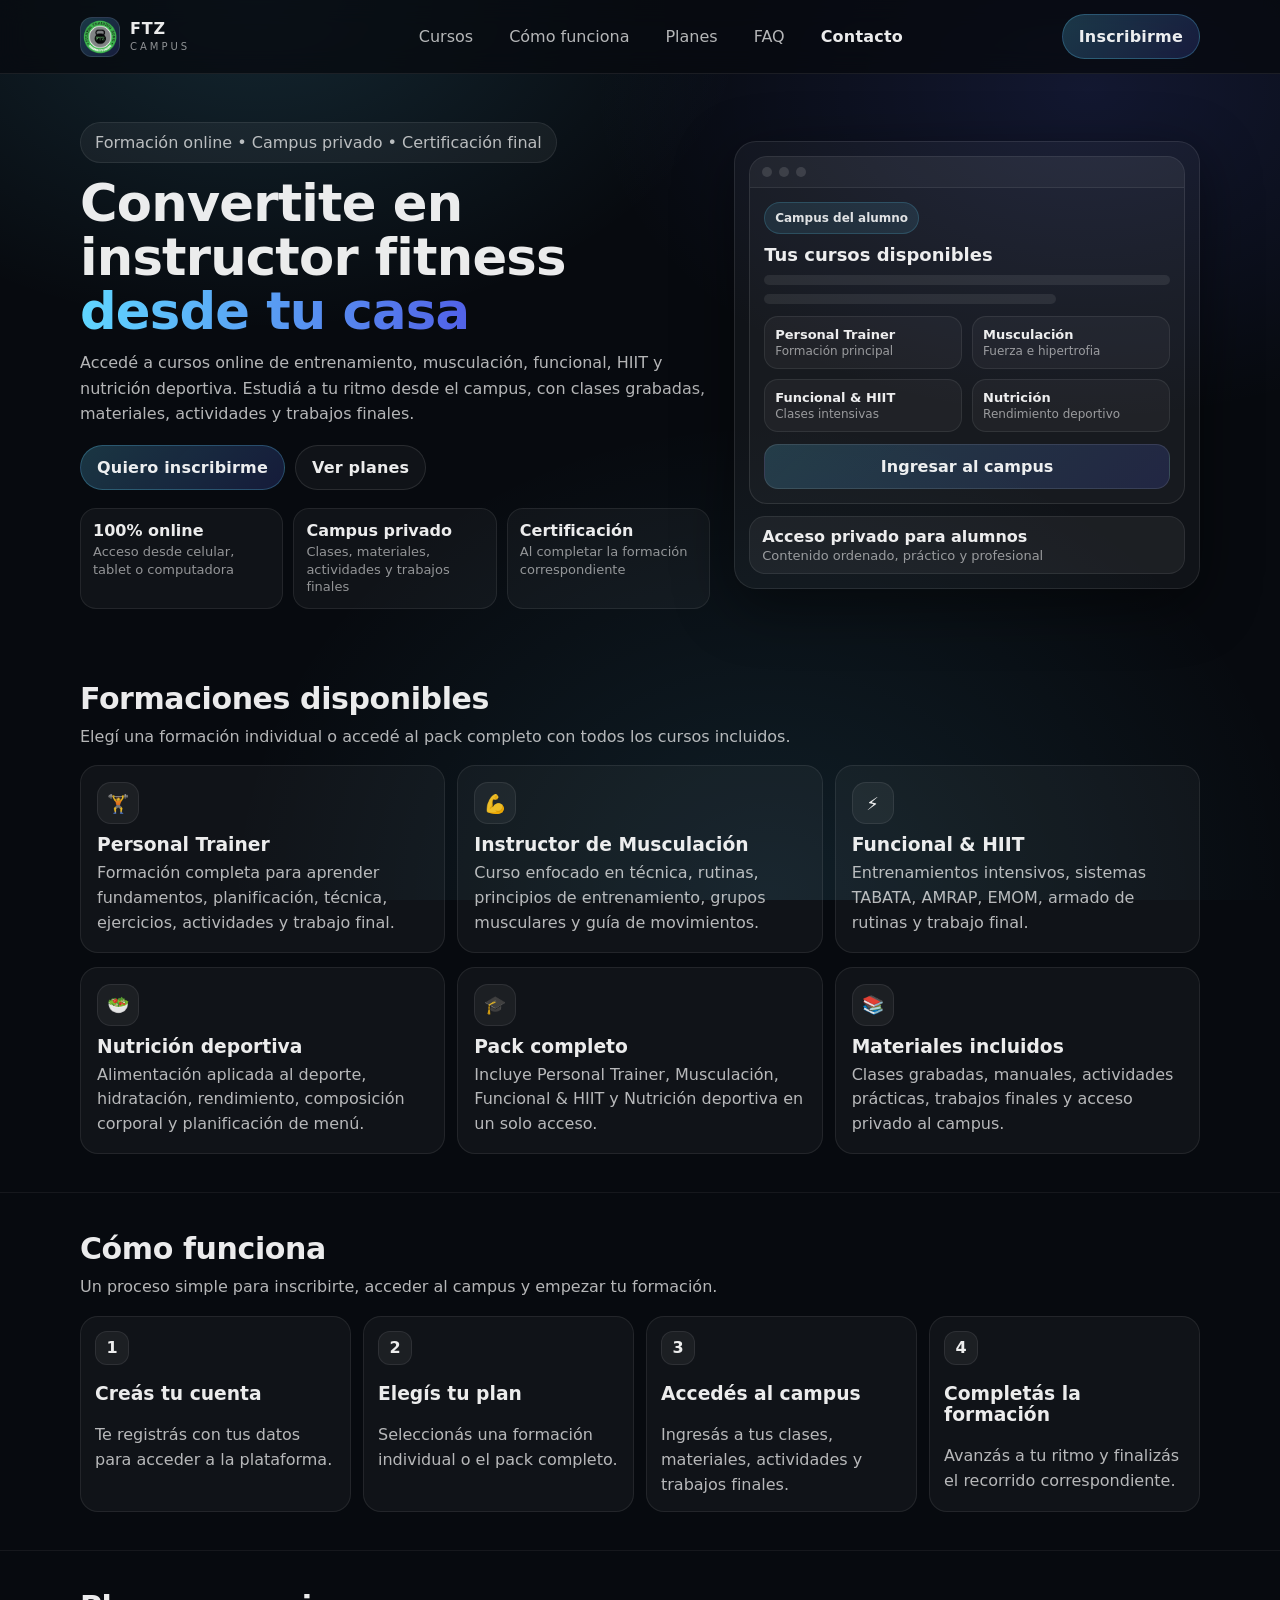
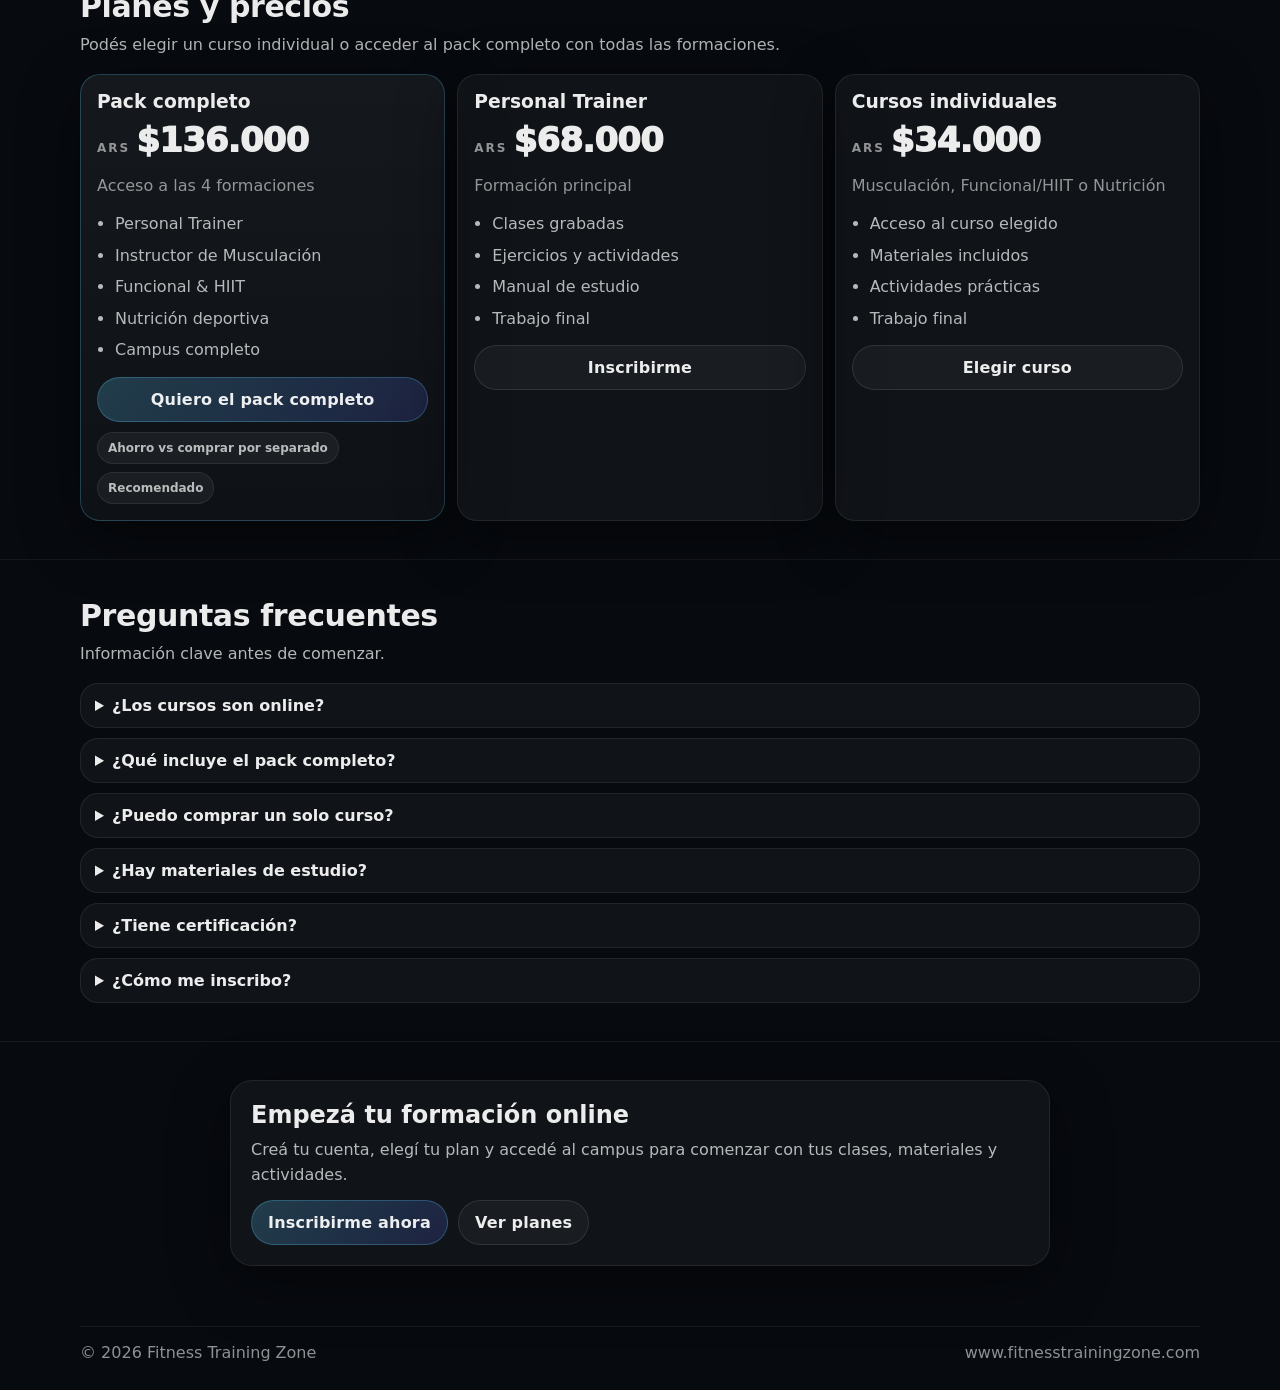
==== commit bce8d101: "Polish production branding pricing and test access" ====
--- a/index.html
+++ b/index.html
@@ -4,20 +4,20 @@
   <meta charset="utf-8" />
   <meta name="viewport" content="width=device-width, initial-scale=1" />
   <meta name="description" content="Cursos online de entrenamiento, musculación, funcional, HIIT y nutrición deportiva. Accedé al campus, estudiá a tu ritmo y obtené tu certificación." />
-  <title>Charly Cursos | Formación Fitness Online</title>
+  <title>Fitness Training Zone | Formación Fitness Online</title>
   <link rel="stylesheet" href="style.css" />
 </head>
 
 <body>
   <header class="topbar" id="inicio">
     <div class="container topbar__inner">
-      <a class="brand" href="#inicio" aria-label="Charly Cursos">
+      <a class="brand" href="#inicio" aria-label="Fitness Training Zone">
         <span class="brand__mark">
-  <img src="assets/logo-charly.png" alt="Charly Cursos">
+  <img src="assets/logo-ftz.png" alt="Fitness Training Zone">
 </span>
         <span class="brand__text">
-          <strong>CHARLY</strong>
-          <small>CURSOS</small>
+          <strong>FTZ</strong>
+          <small>CAMPUS</small>
         </span>
       </a>
 
@@ -210,7 +210,7 @@
           <article class="price-card price-card--featured">
             <div class="price-card__top">
               <h3>Pack completo</h3>
-              <div class="price"><span>ARS</span>$120.000</div>
+              <div class="price"><span>ARS</span>$136.000</div>
               <p class="muted">Acceso a las 4 formaciones</p>
             </div>
 
@@ -233,7 +233,7 @@
           <article class="price-card">
             <div class="price-card__top">
               <h3>Personal Trainer</h3>
-              <div class="price"><span>ARS</span>$60.000</div>
+              <div class="price"><span>ARS</span>$68.000</div>
               <p class="muted">Formación principal</p>
             </div>
 
@@ -250,7 +250,7 @@
           <article class="price-card">
             <div class="price-card__top">
               <h3>Cursos individuales</h3>
-              <div class="price"><span>ARS</span>$30.000</div>
+              <div class="price"><span>ARS</span>$34.000</div>
               <p class="muted">Musculación, Funcional/HIIT o Nutrición</p>
             </div>
 
@@ -327,8 +327,8 @@
 
     <footer class="footer">
       <div class="container footer__inner">
-        <span>© <span id="year"></span> Charly Cursos</span>
-        <span class="muted">Plataforma educativa online</span>
+        <span>© <span id="year"></span> Fitness Training Zone</span>
+        <span class="muted">www.fitnesstrainingzone.com</span>
       </div>
     </footer>
   </main>
